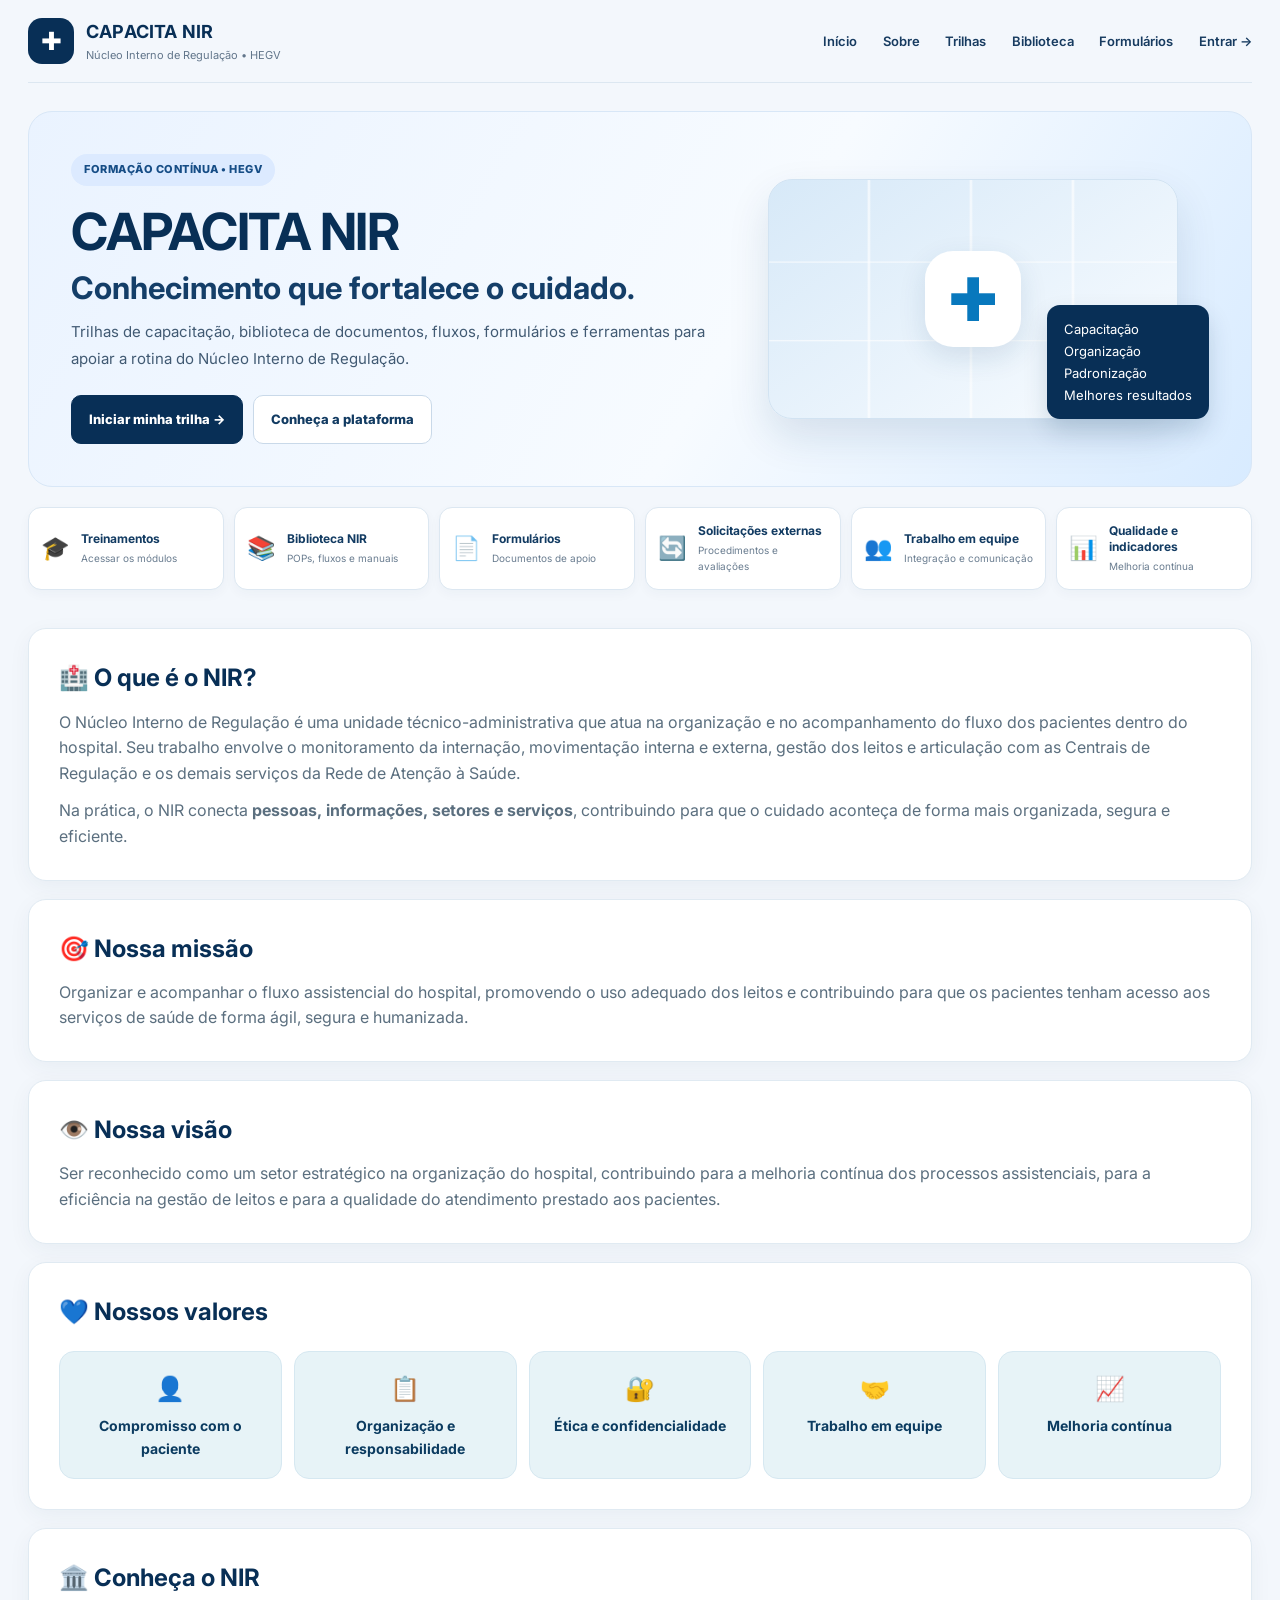
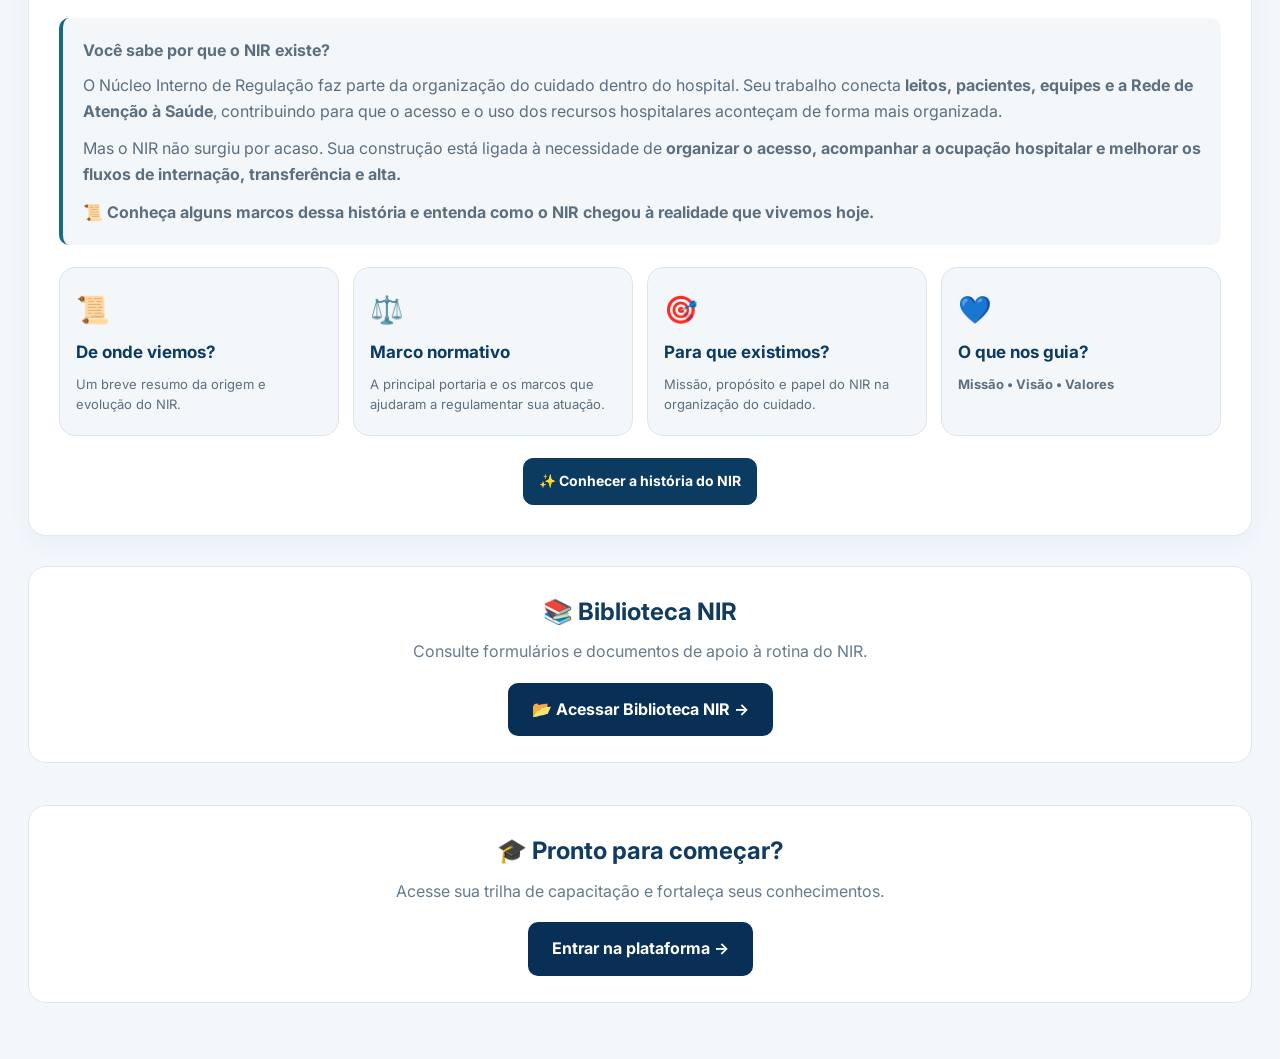
==== index.html @ c4ab5f62 "Conectar cartões do EDA à página própria do procedimento" ====
<!DOCTYPE html>
<html lang="pt-BR">
<head>
<meta charset="UTF-8">
<meta name="viewport" content="width=device-width, initial-scale=1.0">
<title>CAPACITA NIR | Plataforma de Capacitação</title>
<link rel="preconnect" href="https://fonts.googleapis.com">
<link rel="preconnect" href="https://fonts.gstatic.com" crossorigin>
<link href="https://fonts.googleapis.com/css2?family=Inter:wght@400;500;600;700;800&display=swap" rel="stylesheet">

<style>
:root{
  --navy:#17324d;
  --blue:#2f6f95;
  --blue-light:#e8f2f7;
  --light:#f4f8fb;
  --text:#243746;
  --muted:#657786;
  --white:#ffffff;
  --border:#dce7ee;
  --success:#3d8068;
  --shadow:0 10px 30px rgba(23,50,77,.08);
}
*{box-sizing:border-box}
html{scroll-behavior:smooth}
body{
  margin:0;font-family:Arial,Helvetica,sans-serif;color:var(--text);
  background:var(--light);line-height:1.6;
}
button,input,textarea{font:inherit}
button{cursor:pointer}

/* ===== APRESENTAÇÃO INICIAL ===== */
.intro-screen{
  min-height:100vh;
  background:linear-gradient(135deg,var(--navy),var(--blue));
  color:white;
}
.intro-inner{max-width:1150px;margin:auto;padding:55px 20px 70px}
.intro-hero{text-align:center;max-width:850px;margin:auto}
.intro-badge{
  display:inline-block;padding:8px 16px;border:1px solid rgba(255,255,255,.35);
  border-radius:30px;font-size:13px;font-weight:bold;margin-bottom:18px;
}
.intro-hero h1{font-size:clamp(38px,6vw,62px);margin:0 0 8px}
.intro-subtitle{font-size:20px;margin:0 0 18px;opacity:.9}
.motto{
  max-width:760px;margin:0 auto 28px;font-size:18px;font-style:italic;opacity:.97;
}
.intro-button{
  display:inline-flex;align-items:center;justify-content:center;
  border:0;border-radius:12px;padding:13px 22px;background:white;
  color:var(--navy);font-weight:bold;box-shadow:0 8px 25px rgba(0,0,0,.15);
}
.intro-section{
  background:white;color:var(--text);border-radius:22px;padding:30px;
  margin-top:42px;box-shadow:0 15px 45px rgba(0,0,0,.12);
}
.intro-section h2{color:var(--navy);margin:0 0 12px}
.intro-section p{margin:0;color:var(--muted)}
.info-grid{
  display:grid;grid-template-columns:repeat(2,minmax(0,1fr));gap:18px;margin-top:22px;
}
.info-card{
  background:var(--light);border:1px solid var(--border);border-radius:17px;padding:22px;
}
.info-card .icon{font-size:27px;margin-bottom:8px}
.info-card h3{color:var(--navy);margin:0 0 7px}
.info-card p{font-size:14px}
.values-grid{
  display:grid;grid-template-columns:repeat(5,minmax(0,1fr));gap:12px;margin-top:20px;
}
.value-card{
  text-align:center;background:var(--blue-light);border-radius:15px;padding:18px 10px;
  border:1px solid #d6e8f1;
}
.value-card strong{display:block;color:var(--navy);font-size:14px}
.value-card span{font-size:24px;display:block;margin-bottom:7px}
.history-box{
  margin-top:20px;padding:20px;border-left:4px solid var(--blue);
  background:var(--light);border-radius:10px;
}
.login-access{
  text-align:center;margin-top:42px;
}
.login-access h2{margin:0 0 8px}
.login-access p{margin:0 auto 18px;color:rgba(255,255,255,.9)}
.intro-login-button{
  display:inline-flex;padding:14px 24px;border:0;border-radius:12px;
  background:white;color:var(--navy);font-weight:bold;
}

/* ===== LOGIN ===== */
.login-screen{
  min-height:100vh;display:none;align-items:center;justify-content:center;
  padding:25px;background:linear-gradient(135deg,var(--navy),var(--blue));
}
.login-card{
  width:100%;max-width:480px;background:var(--white);border-radius:24px;
  padding:40px 32px;box-shadow:0 20px 60px rgba(0,0,0,.18);text-align:center;
}
.login-badge{
  display:inline-block;background:var(--blue-light);color:var(--navy);
  padding:8px 15px;border-radius:30px;font-size:13px;font-weight:bold;margin-bottom:20px;
}
.login-card h1{color:var(--navy);margin:0 0 8px;font-size:32px}
.login-card h2{color:var(--blue);font-size:18px;margin:0 0 15px;font-weight:normal}
.login-card p{color:var(--muted);margin:0 0 28px}
.login-form{text-align:left}
.login-form label{display:block;font-size:14px;font-weight:bold;color:var(--navy);margin:15px 0 7px}
.login-form input{width:100%;padding:14px;border:1px solid var(--border);border-radius:12px;outline:none}
.login-form input:focus{border-color:var(--blue)}
.login-button{
  width:100%;margin-top:22px;padding:14px;border:0;border-radius:12px;
  background:var(--navy);color:white;font-weight:bold;
}
.back-intro{
  margin-top:16px;border:0;background:transparent;color:var(--blue);font-size:13px;font-weight:bold;
}
.login-author{margin-top:28px;padding-top:20px;border-top:1px solid var(--border);font-size:12px;color:var(--muted)}

/* ===== APLICAÇÃO ===== */
.app{display:none;min-height:100vh}
.topbar{background:white;border-bottom:1px solid var(--border);position:sticky;top:0;z-index:20}
.topbar-inner{max-width:1150px;margin:auto;padding:15px 20px;display:flex;align-items:center;justify-content:space-between;gap:20px}
.brand{display:flex;align-items:center;gap:12px}
.brand-icon{width:42px;height:42px;border-radius:12px;background:var(--navy);color:white;display:flex;align-items:center;justify-content:center;font-size:20px}
.brand strong{color:var(--navy);display:block}
.brand small{color:var(--muted)}
.logout-button{border:1px solid var(--border);background:white;color:var(--navy);padding:9px 13px;border-radius:10px;font-size:13px}

.hero{background:linear-gradient(135deg,var(--navy),var(--blue));color:white}
.hero-inner{max-width:1150px;margin:auto;padding:55px 20px 48px}
.hero-grid{display:grid;grid-template-columns:1.5fr .8fr;gap:40px;align-items:center}
.tag{display:inline-block;padding:7px 13px;border:1px solid rgba(255,255,255,.35);border-radius:30px;font-size:13px;margin-bottom:15px}
.hero h1{font-size:clamp(32px,5vw,50px);margin:0 0 12px}
.hero p{max-width:700px;font-size:17px;margin:0;opacity:.95}
.author-box{text-align:center}
.signature{display:block;width:100%;max-width:330px;height:auto;margin:0 auto 14px;border-radius:8px;background:white}
.author-text{font-size:13px;line-height:1.5;padding:10px 15px;border:1px solid rgba(255,255,255,.25);border-radius:10px;background:rgba(255,255,255,.08)}

.container{max-width:1150px;margin:auto;padding:40px 20px 70px}
.welcome{margin-bottom:35px}
.welcome h2{margin:0 0 5px;color:var(--navy)}
.welcome p{margin:0;color:var(--muted)}
.section-title{color:var(--navy);margin:0 0 18px}

.progress-card{background:white;border:1px solid var(--border);border-radius:18px;padding:24px;box-shadow:var(--shadow);margin-bottom:35px}
.progress-header{display:flex;justify-content:space-between;align-items:center;gap:20px;margin-bottom:12px}
.progress-header strong{color:var(--navy)}
.progress-percent{font-weight:bold;color:var(--blue)}
.progress-bar{height:12px;background:#e9eff3;border-radius:20px;overflow:hidden}
.progress-fill{height:100%;width:0%;background:var(--blue);border-radius:20px;transition:width .4s ease}
.progress-info{color:var(--muted);font-size:13px;margin-top:9px}

.course-grid{display:grid;grid-template-columns:repeat(2,minmax(0,1fr));gap:22px}
.course-card{background:white;border:1px solid var(--border);border-radius:20px;padding:25px;box-shadow:var(--shadow);position:relative;overflow:hidden}
.course-number{display:inline-flex;width:42px;height:42px;align-items:center;justify-content:center;border-radius:50%;background:var(--blue-light);color:var(--navy);font-weight:bold;margin-bottom:15px}
.course-status{position:absolute;top:20px;right:20px;font-size:12px;padding:6px 10px;border-radius:20px;background:#f1f4f6;color:var(--muted)}
.course-status.done{background:#e7f3ed;color:var(--success)}
.course-card h3{color:var(--navy);font-size:21px;margin:0 0 8px}
.course-description{color:var(--muted);font-size:14px;min-height:68px}
.course-meta{display:flex;gap:15px;flex-wrap:wrap;color:var(--muted);font-size:13px;margin:18px 0}
.course-actions{display:flex;flex-wrap:wrap;gap:10px}
.btn{display:inline-flex;align-items:center;justify-content:center;padding:11px 15px;border-radius:10px;text-decoration:none;font-weight:bold;font-size:14px;border:1px solid var(--border);color:var(--navy);background:white}
.btn-primary{background:var(--navy);color:white;border-color:var(--navy)}
.btn-success{background:var(--success);color:white;border-color:var(--success)}

.lesson{display:none}
.back-button{border:0;background:transparent;color:var(--blue);font-weight:bold;padding:0;margin-bottom:20px}
.lesson-card{background:white;border:1px solid var(--border);border-radius:20px;padding:30px;box-shadow:var(--shadow)}
.lesson-label{color:var(--blue);font-weight:bold;font-size:13px;text-transform:uppercase;letter-spacing:.5px}
.lesson-card h2{color:var(--navy);font-size:32px;margin:6px 0 12px}
.lesson-intro{color:var(--muted);max-width:800px}
.video-placeholder{margin:28px 0;background:#102c43;border-radius:18px;overflow:hidden;width:100%}
.video-placeholder iframe{display:block;width:100%;min-height:420px;border:0}
/* ===== APRESENTAÇÃO DENTRO DA PLATAFORMA ===== */
.presentation-box{
  margin:28px 0 20px;
  background:#102c43;
  border-radius:18px;
  overflow:hidden;
  box-shadow:0 10px 30px rgba(23,50,77,.12);
}
.presentation-header{
  display:flex;
  justify-content:space-between;
  align-items:center;
  gap:15px;
  padding:14px 18px;
  color:white;
  background:rgba(0,0,0,.12);
}
.presentation-header strong{font-size:14px}
.presentation-frame{
  display:block;
  width:100%;
  height:620px;
  border:0;
  background:white;
}
.presentation-note{
  padding:10px 16px;
  color:rgba(255,255,255,.82);
  font-size:12px;
  background:#102c43;
}
@media(max-width:600px){
  .presentation-frame{height:420px}
  .presentation-header{align-items:flex-start;flex-direction:column}
}

.material-box{border:1px solid var(--border);background:var(--light);border-radius:15px;padding:20px;margin-top:20px}
.material-box h3{margin-top:0;color:var(--navy)}

.vaga-zero-support{
  display:none;
  margin-top:20px;
  border:1px solid var(--border);
  background:var(--light);
  border-radius:15px;
  padding:20px;
}
.vaga-zero-support h3{
  margin:0 0 8px;
  color:var(--navy);
}
.vaga-zero-support p{
  color:var(--muted);
  margin:0 0 15px;
}
.vaga-zero-image{
  display:block;
  width:100%;
  max-width:900px;
  height:auto;
  margin:18px auto 0;
  border-radius:12px;
  border:1px solid var(--border);
  box-shadow:var(--shadow);
}
.complete-area{margin-top:28px;padding-top:25px;border-top:1px solid var(--border)}
.complete-button{padding:13px 20px;border:0;border-radius:11px;background:var(--success);color:white;font-weight:bold}
.complete-message{display:none;margin-top:12px;color:var(--success);font-weight:bold}

.questions{margin-top:40px}
.question-card{background:white;border:1px solid var(--border);border-radius:18px;padding:25px;box-shadow:var(--shadow)}
.question-card h3{margin-top:0;color:var(--navy)}
.question-card p{color:var(--muted)}
.question-card textarea{width:100%;min-height:120px;resize:vertical;border:1px solid var(--border);border-radius:12px;padding:14px;outline:none}
.question-card textarea:focus{border-color:var(--blue)}
.question-button{margin-top:12px;padding:11px 17px;border:0;border-radius:10px;background:var(--navy);color:white;font-weight:bold}
.question-feedback{display:none;margin-top:10px;color:var(--success);font-size:14px}

.library{margin-top:40px}
.library-grid{display:grid;grid-template-columns:repeat(3,1fr);gap:16px}
.library-item{background:white;border:1px solid var(--border);border-radius:15px;padding:20px}
.library-item strong{color:var(--navy)}
.library-item p{font-size:13px;color:var(--muted)}

footer{text-align:center;color:var(--muted);font-size:13px;padding:30px 20px 40px;border-top:1px solid var(--border);background:white}

.history-cards{
  display:grid;
  grid-template-columns:repeat(4,minmax(0,1fr));
  gap:14px;
  margin-top:22px;
}
.history-card{
  background:var(--light);
  border:1px solid var(--border);
  border-radius:16px;
  padding:20px 16px;
  transition:.2s;
}
.history-card:hover{transform:translateY(-2px);box-shadow:var(--shadow)}
.history-icon{font-size:27px;margin-bottom:8px}
.history-card h3{color:var(--navy);font-size:17px;margin:0 0 7px}
.history-card p{font-size:13px}

.history-page{
  display:none;
  min-height:100vh;
  background:var(--light);
}
.history-page-header{
  background:linear-gradient(135deg,var(--navy),var(--blue));
  color:white;
}
.history-page-inner{max-width:950px;margin:auto;padding:42px 20px}
.history-page-header h1{margin:0 0 8px;font-size:clamp(30px,5vw,46px)}
.history-page-header p{margin:0;opacity:.92}
.history-content{
  max-width:950px;
  margin:auto;
  padding:35px 20px 65px;
}
.history-content-card{
  background:white;border:1px solid var(--border);border-radius:20px;
  padding:28px;margin-bottom:18px;box-shadow:var(--shadow);
}
.history-content-card h2{color:var(--navy);margin:0 0 10px}
.history-content-card p{color:var(--muted);margin:0}
.timeline{
  position:relative;
  margin-top:22px;
  padding-left:28px;
  border-left:3px solid var(--blue-light);
}
.timeline-item{position:relative;margin-bottom:25px}
.timeline-item:last-child{margin-bottom:0}
.timeline-item:before{
  content:"";
  position:absolute;
  left:-38px;
  top:5px;
  width:14px;height:14px;border-radius:50%;
  background:var(--blue);
  border:4px solid white;
  box-shadow:0 0 0 2px var(--blue-light);
}
.timeline-item strong{color:var(--navy);display:block;margin-bottom:4px}
.timeline-item p{font-size:14px;color:var(--muted);margin:0}

@media(max-width:850px){
  .info-grid,.course-grid{grid-template-columns:1fr}
  .values-grid{grid-template-columns:repeat(2,1fr)}
  .hero-grid{grid-template-columns:1fr;text-align:center}
  .hero p{margin:auto}
  .library-grid{grid-template-columns:1fr}
}
@media(max-width:600px){
  .intro-inner{padding:40px 15px 50px}
  .intro-section{padding:22px}
  .values-grid{grid-template-columns:1fr 1fr}
  .login-card{padding:30px 22px}
  .topbar-inner{padding:12px 15px}
  .brand small{display:none}
  .hero-inner{padding:40px 18px}
  .container{padding:30px 15px 50px}
  .lesson-card{padding:22px}
  .lesson-card h2{font-size:26px}
  .video-placeholder iframe{min-height:220px}
  .course-actions .btn{width:100%}
}

/* ===== REFATORAÇÃO VISUAL — PORTAL HÍBRIDO ===== */
:root{
  --navy:#0b3b60;
  --blue:#176b87;
  --blue-light:#e7f3f7;
  --light:#f4f7fa;
  --text:#172b3a;
  --muted:#5b6f7f;
  --border:#dce5ec;
  --success:#237a5a;
  --shadow:0 8px 26px rgba(11,59,96,.07);
}
body{font-family:"Inter",Arial,Helvetica,sans-serif;background:#f4f7fa}
button,input,textarea{font-family:inherit}
button,a,input,textarea{outline-offset:3px}
:focus-visible{outline:3px solid #20a4bf!important;outline-offset:3px}
.portal-sidebar{
  position:fixed;inset:0 auto 0 0;width:258px;padding:24px 16px;
  background:#0b3b60;color:#fff;z-index:1000;overflow-y:auto;
  box-shadow:6px 0 24px rgba(11,59,96,.12)
}
.portal-brand{display:flex;align-items:center;gap:12px;padding:4px 8px 22px;border-bottom:1px solid rgba(255,255,255,.17);margin-bottom:22px}
.portal-brand-mark{width:44px;height:44px;display:grid;place-items:center;border-radius:13px;background:#fff;color:#0b3b60;font-weight:800;letter-spacing:-1px}
.portal-brand strong{display:block;font-size:16px;letter-spacing:.04em}
.portal-brand small{display:block;color:#d3e4ef;font-size:11px;margin-top:3px}
.portal-nav-label{padding:0 10px;margin:20px 0 8px;color:#b9d2e2;font-size:10px;font-weight:700;letter-spacing:.12em;text-transform:uppercase}
.portal-nav{display:grid;gap:5px}
.portal-nav a{display:flex;align-items:center;gap:11px;padding:12px 13px;border-radius:11px;color:#f5f9fc;text-decoration:none;font-size:13px;font-weight:500;transition:background .18s ease,transform .18s ease}
.portal-nav a:hover,.portal-nav a:focus-visible{background:rgba(255,255,255,.13);transform:translateX(2px)}
.portal-nav-icon{width:22px;text-align:center;font-size:17px}
.portal-sidebar-note{margin:28px 5px 0;padding:14px;border:1px solid rgba(255,255,255,.18);border-radius:12px;color:#d7e6ef;font-size:11px;line-height:1.6}
.portal-main{min-height:100vh;margin-left:258px}
.portal-menu-toggle{display:none;position:fixed;top:12px;left:12px;width:44px;height:44px;border:0;border-radius:12px;background:#0b3b60;color:#fff;font-size:22px;z-index:1200;box-shadow:0 5px 18px rgba(11,59,96,.2)}
.portal-menu-overlay{display:none;position:fixed;inset:0;background:rgba(10,28,42,.5);z-index:950}
.portal-menu-overlay.show{display:block}
.topbar{background:rgba(255,255,255,.96);backdrop-filter:blur(12px)}
.topbar-inner{max-width:1240px}
.brand-icon{background:#e7f3f7;color:#0b3b60}
.logout-button{font-weight:600;transition:background .18s ease,border-color .18s ease}
.logout-button:hover{background:#f4f7fa;border-color:#b7c9d5}
.hero{background:linear-gradient(125deg,#0b3b60 0%,#176b87 100%)}
.hero-inner{max-width:1240px}
.hero-grid{gap:34px}
.container{max-width:1240px}
.welcome{padding:22px 24px;background:#fff;border:1px solid var(--border);border-radius:18px;margin-bottom:22px}
.welcome h2{font-size:clamp(22px,2.5vw,29px)}
.progress-card{margin-bottom:30px}
.progress-fill{background:linear-gradient(90deg,#176b87,#20a4bf)}
.course-grid{grid-template-columns:repeat(2,minmax(0,1fr));gap:18px}
.course-card,.progress-card,.question-card,.library-item,.lesson-card{box-shadow:0 4px 18px rgba(11,59,96,.045);transition:transform .18s ease,border-color .18s ease,box-shadow .18s ease}
.course-card{border-radius:17px;padding:24px}
.course-card:hover,.library-item:hover{transform:translateY(-2px);border-color:#b7d2df;box-shadow:0 10px 26px rgba(11,59,96,.08)}
.course-number{background:#e7f3f7;color:#0b3b60}
.course-status{max-width:130px}
.btn,.question-button,.complete-button,.intro-button,.intro-login-button,.login-button{min-height:44px;transition:transform .18s ease,background .18s ease,box-shadow .18s ease}
.btn:hover,.question-button:hover,.complete-button:hover,.intro-button:hover,.intro-login-button:hover,.login-button:hover{transform:translateY(-1px)}
.btn-primary{background:#0b3b60;border-color:#0b3b60}
.btn-primary:hover{background:#12577c;border-color:#12577c}
.portal-tools{margin:0 0 28px;padding:22px;background:#fff;border:1px solid var(--border);border-radius:18px;box-shadow:0 4px 18px rgba(11,59,96,.04)}
.portal-tools-heading{margin:0 0 13px;color:#0b3b60;font-size:16px}
.portal-search-wrap{position:relative;margin-bottom:20px}
.portal-search-icon{position:absolute;left:15px;top:50%;transform:translateY(-50%);font-size:18px;color:#6b7e8c;pointer-events:none}
.portal-search{display:block;width:100%;min-height:48px;padding:12px 15px 12px 44px;border:1px solid #cbd8e1;border-radius:12px;background:#fff;color:#172b3a}
.portal-search:focus{border-color:#176b87;box-shadow:0 0 0 3px rgba(23,107,135,.12)}
.portal-search-help{margin:7px 0 0;color:#6b7e8c;font-size:12px}
.portal-quick-grid{display:grid;grid-template-columns:repeat(4,minmax(0,1fr));gap:12px}
.portal-quick-card{display:flex;min-height:116px;flex-direction:column;align-items:flex-start;justify-content:center;gap:8px;padding:17px;border:1px solid var(--border);border-radius:14px;background:#fbfdfe;color:#172b3a;text-decoration:none;transition:transform .18s ease,border-color .18s ease,box-shadow .18s ease}
.portal-quick-card:hover{transform:translateY(-2px);border-color:#8db9ca;box-shadow:0 8px 20px rgba(11,59,96,.07)}
.portal-quick-icon{font-size:24px}
.portal-quick-card strong{font-size:13px;color:#0b3b60}
.portal-quick-card small{font-size:11px;line-height:1.4;color:#5b6f7f}
.portal-search-results{font-size:12px;color:#5b6f7f;margin-top:12px}
.portal-empty-state{display:none;padding:18px;border:1px dashed #b7c9d5;border-radius:12px;color:#5b6f7f;background:#fbfdfe}
.library-item{transition:transform .18s ease,border-color .18s ease,box-shadow .18s ease}
.library-item[hidden],.course-card[hidden]{display:none!important}
footer{line-height:1.8}
@media(max-width:1050px){
  .portal-quick-grid{grid-template-columns:repeat(2,minmax(0,1fr))}
  .portal-sidebar{width:238px}
  .portal-main{margin-left:238px}
  .course-grid{grid-template-columns:1fr}
}
@media(max-width:760px){
  .portal-sidebar{width:min(300px,86vw);transform:translateX(-105%);transition:transform .24s ease;box-shadow:none}
  .portal-sidebar.open{transform:translateX(0);box-shadow:8px 0 30px rgba(0,0,0,.16)}
  .portal-main{margin-left:0}
  .portal-menu-toggle{display:block}
  .topbar-inner{padding-left:70px}
  .portal-tools{padding:16px}
  .portal-quick-grid{grid-template-columns:repeat(2,minmax(0,1fr))}
  .hero-inner{padding-top:42px}
  .course-grid{grid-template-columns:1fr}
}
@media(max-width:420px){
  .portal-quick-grid{grid-template-columns:1fr 1fr;gap:8px}
  .portal-quick-card{padding:13px;min-height:108px}
  .portal-quick-card strong{font-size:12px}
  .portal-quick-card small{font-size:10px}
  .course-status{position:static;display:inline-block;margin:0 0 12px}
  .course-card{padding:19px}
}
@media(prefers-reduced-motion:reduce){
  *,*::before,*::after{scroll-behavior:auto!important;transition:none!important;animation:none!important}
}


/* ===== REDESIGN HÍBRIDO CAPACITA NIR — versão de revisão ===== */
.intro-screen{background:#f3f7fc;color:#102d4f;min-height:100vh}
.intro-inner{max-width:1440px;padding:0 28px 56px}
.landing-nav{display:flex;align-items:center;justify-content:space-between;gap:22px;padding:18px 0;border-bottom:1px solid #dce7f1}
.landing-brand{display:flex;align-items:center;gap:12px;color:#082f56;text-decoration:none;min-width:225px}
.landing-brand-mark{width:46px;height:46px;display:grid;place-items:center;border-radius:14px;background:#082f56;color:white;font-size:25px}
.landing-brand strong{display:block;font-size:18px;letter-spacing:.2px}
.landing-brand small{display:block;color:#62768b;font-size:11px}
.landing-nav-links{display:flex;align-items:center;justify-content:flex-end;gap:clamp(10px,2vw,28px);flex-wrap:wrap}
.landing-nav-links a{font-size:13px;font-weight:600;color:#173b60;text-decoration:none}
.landing-nav-links a:hover{color:#0878bd}
.landing-nav-cta{background:#082f56!important;color:white!important;border-radius:10px;padding:11px 17px}
.landing-hero{display:grid;grid-template-columns:1.15fr .85fr;gap:28px;align-items:center;margin:28px 0 20px;padding:42px;border-radius:24px;background:linear-gradient(120deg,#eaf3ff 0%,#f7fbff 58%,#d8ebff 100%);border:1px solid #d8e7f7;overflow:hidden;position:relative}
.landing-hero-copy{position:relative;z-index:1}
.landing-eyebrow{display:inline-flex;align-items:center;gap:7px;border-radius:30px;background:#dceaff;color:#164d86;padding:7px 13px;font-size:11px;font-weight:800;letter-spacing:.5px}
.landing-hero h1{font-size:clamp(36px,4vw,54px);line-height:1.08;letter-spacing:-1.5px;color:#082f56;margin:18px 0 10px}
.landing-hero h2{font-size:clamp(22px,2.5vw,31px);line-height:1.2;color:#143e68;margin:0 0 13px}
.landing-hero p{max-width:650px;color:#415a73;font-size:15px;line-height:1.75;margin:0 0 23px}
.landing-actions{display:flex;gap:10px;flex-wrap:wrap}
.landing-primary,.landing-secondary{display:inline-flex;align-items:center;justify-content:center;gap:8px;border-radius:10px;padding:13px 17px;font-size:13px;font-weight:800;text-decoration:none;border:1px solid #c9d9e9;cursor:pointer}
.landing-primary{background:#082f56;color:#fff;border-color:#082f56}
.landing-secondary{background:#fff;color:#123b62}
.landing-visual{min-height:250px;position:relative;display:flex;align-items:center;justify-content:center}
.visual-hospital{width:min(100%,410px);height:240px;border-radius:24px;background:linear-gradient(145deg,#d7e9f8,#f9fcff);border:1px solid #d2e3f2;box-shadow:0 18px 42px rgba(18,61,99,.12);position:relative;overflow:hidden;display:grid;place-items:center}
.visual-hospital:before{content:"";position:absolute;inset:0;background:linear-gradient(90deg,transparent 24%,rgba(255,255,255,.8) 24.5%,transparent 25%,transparent 49%,rgba(255,255,255,.75) 49.5%,transparent 50%,transparent 74%,rgba(255,255,255,.8) 74.5%,transparent 75%),linear-gradient(0deg,transparent 32%,rgba(255,255,255,.7) 32.5%,transparent 33%,transparent 65%,rgba(255,255,255,.7) 65.5%,transparent 66%)}
.visual-cross{position:relative;z-index:1;width:96px;height:96px;border-radius:28px;background:#fff;box-shadow:0 10px 28px rgba(16,64,104,.12);display:grid;place-items:center;color:#0878bd;font-size:60px;font-weight:300}
.visual-caption{position:absolute;right:0;bottom:5px;background:#082f56;color:white;padding:13px 17px;border-radius:13px;font-size:13px;line-height:1.7;box-shadow:0 12px 24px rgba(8,47,86,.16)}
.landing-shortcuts{display:grid;grid-template-columns:repeat(6,minmax(0,1fr));gap:10px;margin:18px 0 38px}
.landing-shortcut{display:flex;align-items:center;gap:11px;text-decoration:none;color:#123b62;background:white;border:1px solid #dce7f1;border-radius:13px;padding:15px 12px;min-height:74px;box-shadow:0 4px 12px rgba(17,53,83,.035);transition:transform .16s ease,box-shadow .16s ease}
.landing-shortcut:hover{transform:translateY(-2px);box-shadow:0 9px 22px rgba(17,53,83,.09)}
.landing-shortcut span{font-size:23px}
.landing-shortcut strong{font-size:12px;line-height:1.35;display:block}
.landing-shortcut small{display:block;color:#6a7d90;font-size:10px;margin-top:3px}
.intro-screen .intro-section{margin-top:18px;border-radius:18px;box-shadow:0 6px 22px rgba(16,55,88,.05);border:1px solid #e0eaf2}
.intro-screen .intro-section h2{color:#082f56}
.intro-screen .login-access{background:#fff;border:1px solid #dce7f1;border-radius:18px;padding:26px;color:#123b62}
.intro-screen .login-access p{color:#657b90}
.intro-screen .intro-login-button{background:#082f56;color:white;border-radius:10px}
.intro-screen .intro-inner>.intro-hero{display:none}
@media(max-width:1050px){.landing-shortcuts{grid-template-columns:repeat(3,minmax(0,1fr))}.landing-hero{padding:30px;grid-template-columns:1.1fr .9fr}.landing-nav{align-items:flex-start}.landing-nav-links{gap:12px}}
@media(max-width:720px){.intro-inner{padding:0 15px 35px}.landing-nav{display:block;padding:14px 0}.landing-nav-links{justify-content:flex-start;margin-top:15px;gap:10px}.landing-nav-links a{font-size:12px}.landing-hero{grid-template-columns:1fr;padding:24px 20px;gap:8px}.landing-hero h1{font-size:37px}.landing-visual{min-height:190px}.visual-hospital{height:180px}.visual-caption{right:0;bottom:-2px}.landing-shortcuts{grid-template-columns:repeat(2,minmax(0,1fr));gap:8px}.landing-shortcut{padding:12px 10px}.values-grid{grid-template-columns:repeat(2,minmax(0,1fr))}.info-grid{grid-template-columns:1fr}}


.procedure-grid{display:grid;grid-template-columns:repeat(2,minmax(0,1fr));gap:14px;margin-top:22px}
.procedure-card{display:flex;flex-direction:column;gap:10px;padding:20px;background:#fff;border:1px solid #dce7f1;border-radius:16px;box-shadow:0 5px 18px rgba(8,47,86,.045)}
.procedure-card-head{display:flex;align-items:center;gap:11px}
.procedure-icon{width:43px;height:43px;flex:0 0 43px;display:grid;place-items:center;border-radius:13px;background:#eaf3ff;font-size:22px}
.procedure-card h3{font-size:16px;color:#082f56;margin:0}
.procedure-card p{font-size:13px;color:#60758a;margin:0;line-height:1.55}
.procedure-card .btn{margin-top:auto;align-self:flex-start}
.procedure-note{margin-top:18px;padding:14px 16px;border-radius:12px;background:#fff8df;border:1px solid #f1dfa0;color:#765916;font-size:12px}
@media(max-width:650px){.procedure-grid{grid-template-columns:1fr}}


/* ===== Cartões de procedimentos com prévia visual ===== */
.procedure-library-section{margin:30px 0 36px}
.procedure-library-intro{color:#60758a;max-width:760px;font-size:14px;line-height:1.65;margin:-8px 0 18px}
.procedure-library-grid{display:grid;grid-template-columns:repeat(4,minmax(0,1fr));gap:15px}
.procedure-library-card{min-width:0;overflow:hidden;display:flex;flex-direction:column;background:#fff;border:1px solid #d9e6f3;border-radius:17px;box-shadow:0 5px 18px rgba(8,47,86,.055);transition:transform .18s ease,box-shadow .18s ease}
.procedure-library-card:hover{transform:translateY(-3px);box-shadow:0 12px 28px rgba(8,47,86,.11)}
.procedure-card-visual{height:148px;position:relative;overflow:hidden;display:flex;align-items:center;justify-content:space-between;padding:16px 15px;background:linear-gradient(135deg,var(--proc-pale),#fff 68%);border-bottom:1px solid #e1ebf5}
.procedure-card-visual:before,.procedure-card-visual:after{content:"";position:absolute;border-radius:50%;border:1px solid var(--proc-accent);opacity:.16}
.procedure-card-visual:before{width:150px;height:150px;right:-36px;top:-68px}
.procedure-card-visual:after{width:105px;height:105px;right:-14px;top:-45px}
.procedure-card-icon{z-index:1;display:grid;place-items:center;width:76px;height:76px;border-radius:22px;background:rgba(255,255,255,.9);border:1px solid rgba(255,255,255,.9);box-shadow:0 8px 22px rgba(13,50,82,.1);font-size:42px}
.procedure-visual-copy{z-index:1;max-width:65%;align-self:flex-start}
.procedure-visual-kicker{display:inline-block;font-size:9px;font-weight:800;letter-spacing:.8px;text-transform:uppercase;color:var(--proc-accent);background:rgba(255,255,255,.8);padding:5px 7px;border-radius:20px}
.procedure-visual-copy strong{display:block;color:#10385f;font-size:17px;line-height:1.2;margin-top:10px}
.procedure-mini-flow{position:absolute;left:15px;right:15px;bottom:12px;display:flex;gap:5px;align-items:center;z-index:1}
.procedure-mini-flow span{flex:1;text-align:center;min-width:0;overflow:hidden;text-overflow:ellipsis;white-space:nowrap;font-size:8px;font-weight:700;color:#214b70;background:rgba(255,255,255,.88);border:1px solid rgba(139,171,201,.4);border-radius:6px;padding:5px 3px}
.procedure-mini-flow b{color:var(--proc-accent);font-size:11px}
.procedure-card-body{padding:15px;display:flex;flex:1;flex-direction:column;gap:9px}
.procedure-card-body h3{margin:0;color:#0b3157;font-size:16px;line-height:1.3}
.procedure-card-body p{margin:0;color:#60758a;font-size:12px;line-height:1.55;min-height:55px}
.procedure-card-tag{align-self:flex-start;display:inline-flex;border-radius:20px;padding:5px 9px;background:var(--proc-pale);color:var(--proc-accent);font-size:10px;font-weight:800}
.procedure-card-open{display:flex;align-items:center;justify-content:center;gap:7px;margin-top:auto;text-decoration:none;text-align:center;background:#0a416f;color:#fff;border:1px solid #0a416f;border-radius:9px;padding:10px 12px;font-size:12px;font-weight:800;transition:background .15s ease}
.procedure-card-open:hover{background:#07539a}
.procedure-library-note{margin-top:15px;border:1px solid #f0dda1;background:#fff9e7;color:#765d1d;border-radius:12px;padding:12px 14px;font-size:11px;line-height:1.6}
@media(max-width:1100px){.procedure-library-grid{grid-template-columns:repeat(2,minmax(0,1fr))}}
@media(max-width:560px){.procedure-library-grid{grid-template-columns:1fr}.procedure-card-visual{height:132px}.procedure-card-body p{min-height:0}}

</style>
</head>
<!-- Google tag (gtag.js) -->
<script async src="https://www.googletagmanager.com/gtag/js?id=G-WQT80YZHZR"></script>
<script>
  window.dataLayer = window.dataLayer || [];
  function gtag(){dataLayer.push(arguments);}
  gtag('js', new Date());

  gtag('config', 'G-WQT80YZHZR');
</script>
<body>

<!-- =========================
     APRESENTAÇÃO INICIAL
========================= -->
<section class="intro-screen" id="introScreen">

  <div class="intro-inner">

    <nav class="landing-nav" aria-label="Navegação principal">
      <a class="landing-brand" href="#" onclick="window.scrollTo({top:0,behavior:'smooth'});return false">
        <span class="landing-brand-mark">✚</span>
        <span><strong>CAPACITA NIR</strong><small>Núcleo Interno de Regulação • HEGV</small></span>
      </a>
      <div class="landing-nav-links">
        <a href="#" onclick="window.scrollTo({top:0,behavior:'smooth'});return false">Início</a>
        <a href="#aboutNir">Sobre</a>
        <a href="#" onclick="showLogin();return false">Trilhas</a>
        <a href="#" onclick="openLibrary();return false">Biblioteca</a>
        <a href="#" onclick="openLibrary();return false">Formulários</a>
        <a href="#" onclick="showLogin();return false">Entrar →</a>
      </div>
    </nav>

    <section class="landing-hero">
      <div class="landing-hero-copy">
        <span class="landing-eyebrow">FORMAÇÃO CONTÍNUA • HEGV</span>
        <h1>CAPACITA NIR</h1>
        <h2>Conhecimento que fortalece o cuidado.</h2>
        <p>Trilhas de capacitação, biblioteca de documentos, fluxos, formulários e ferramentas para apoiar a rotina do Núcleo Interno de Regulação.</p>
        <div class="landing-actions">
          <button class="landing-primary" onclick="showLogin()">Iniciar minha trilha →</button>
          <button class="landing-secondary" onclick="document.getElementById('aboutNir').scrollIntoView({behavior:'smooth'})">Conheça a plataforma</button>
        </div>
      </div>
      <div class="landing-visual" aria-label="Ilustração abstrata de ambiente hospitalar">
        <div class="visual-hospital"><div class="visual-cross">✚</div></div>
        <div class="visual-caption">Capacitação<br>Organização<br>Padronização<br>Melhores resultados</div>
      </div>
    </section>

    <div class="landing-shortcuts" aria-label="Acessos rápidos">
      <a class="landing-shortcut" href="#" onclick="showLogin();return false"><span>🎓</span><div><strong>Treinamentos</strong><small>Acessar os módulos</small></div></a>
      <a class="landing-shortcut" href="#" onclick="openLibrary();return false"><span>📚</span><div><strong>Biblioteca NIR</strong><small>POPs, fluxos e manuais</small></div></a>
      <a class="landing-shortcut" href="#" onclick="openLibrary();return false"><span>📄</span><div><strong>Formulários</strong><small>Documentos de apoio</small></div></a>
      <a class="landing-shortcut" href="#aboutNir"><span>🔄</span><div><strong>Solicitações externas</strong><small>Procedimentos e avaliações</small></div></a>
      <a class="landing-shortcut" href="#aboutNir"><span>👥</span><div><strong>Trabalho em equipe</strong><small>Integração e comunicação</small></div></a>
      <a class="landing-shortcut" href="#aboutNir"><span>📊</span><div><strong>Qualidade e indicadores</strong><small>Melhoria contínua</small></div></a>
    </div>

    <section class="intro-section" id="aboutNir">
      <h2>🏥 O que é o NIR?</h2>
      <p>
        O Núcleo Interno de Regulação é uma unidade técnico-administrativa
        que atua na organização e no acompanhamento do fluxo dos pacientes
        dentro do hospital. Seu trabalho envolve o monitoramento da
        internação, movimentação interna e externa, gestão dos leitos e
        articulação com as Centrais de Regulação e os demais serviços da
        Rede de Atenção à Saúde.
      </p>
      <p style="margin-top:12px">
        Na prática, o NIR conecta <strong>pessoas, informações, setores e serviços</strong>,
        contribuindo para que o cuidado aconteça de forma mais organizada,
        segura e eficiente.
      </p>
    </section>

    <section class="intro-section">
      <h2>🎯 Nossa missão</h2>
      <p>
        Organizar e acompanhar o fluxo assistencial do hospital, promovendo
        o uso adequado dos leitos e contribuindo para que os pacientes tenham
        acesso aos serviços de saúde de forma ágil, segura e humanizada.
      </p>
    </section>

    <section class="intro-section">
      <h2>👁️ Nossa visão</h2>
      <p>
        Ser reconhecido como um setor estratégico na organização do hospital,
        contribuindo para a melhoria contínua dos processos assistenciais,
        para a eficiência na gestão de leitos e para a qualidade do atendimento
        prestado aos pacientes.
      </p>
    </section>

    <section class="intro-section">
      <h2>💙 Nossos valores</h2>

      <div class="values-grid">
        <div class="value-card"><span>👤</span><strong>Compromisso com o paciente</strong></div>
        <div class="value-card"><span>📋</span><strong>Organização e responsabilidade</strong></div>
        <div class="value-card"><span>🔐</span><strong>Ética e confidencialidade</strong></div>
        <div class="value-card"><span>🤝</span><strong>Trabalho em equipe</strong></div>
        <div class="value-card"><span>📈</span><strong>Melhoria contínua</strong></div>
      </div>
    </section>

    <section class="intro-section">
      <h2>🏛️ Conheça o NIR</h2>

      <div class="history-box">
        <p><strong>Você sabe por que o NIR existe?</strong></p>

        <p style="margin-top:10px">
          O Núcleo Interno de Regulação faz parte da organização do cuidado
          dentro do hospital. Seu trabalho conecta <strong>leitos, pacientes,
          equipes e a Rede de Atenção à Saúde</strong>, contribuindo para que
          o acesso e o uso dos recursos hospitalares aconteçam de forma mais organizada.
        </p>

        <p style="margin-top:12px">
          Mas o NIR não surgiu por acaso. Sua construção está ligada à necessidade
          de <strong>organizar o acesso, acompanhar a ocupação hospitalar e melhorar
          os fluxos de internação, transferência e alta.</strong>
        </p>

        <p style="margin-top:12px">
          📜 <strong>Conheça alguns marcos dessa história e entenda como o NIR
          chegou à realidade que vivemos hoje.</strong>
        </p>
      </div>

      <div class="history-cards">
        <div class="history-card">
          <div class="history-icon">📜</div>
          <h3>De onde viemos?</h3>
          <p>Um breve resumo da origem e evolução do NIR.</p>
        </div>

        <div class="history-card">
          <div class="history-icon">⚖️</div>
          <h3>Marco normativo</h3>
          <p>A principal portaria e os marcos que ajudaram a regulamentar sua atuação.</p>
        </div>

        <div class="history-card">
          <div class="history-icon">🎯</div>
          <h3>Para que existimos?</h3>
          <p>Missão, propósito e papel do NIR na organização do cuidado.</p>
        </div>

        <div class="history-card">
          <div class="history-icon">💙</div>
          <h3>O que nos guia?</h3>
          <p><strong>Missão • Visão • Valores</strong></p>
        </div>
      </div>

      <div style="margin-top:22px;text-align:center">
        <button class="btn btn-primary" onclick="openHistory()">
          ✨ Conhecer a história do NIR
        </button>
      </div>
    </section>

    <div class="login-access" style="margin-top:30px">
      <h2>📚 Biblioteca NIR</h2>
      <p>Consulte formulários e documentos de apoio à rotina do NIR.</p>
      <button class="intro-login-button" onclick="openLibrary()">
        📂 Acessar Biblioteca NIR →
      </button>
    </div>

    <div class="login-access">
      <h2>🎓 Pronto para começar?</h2>
      <p>Acesse sua trilha de capacitação e fortaleça seus conhecimentos.</p>
      <button class="intro-login-button" onclick="showLogin()">
        Entrar na plataforma →
      </button>
    </div>

  </div>
</section>

<!-- =========================
     HISTÓRIA DO NIR
========================= -->
<section class="history-page" id="historyPage">

  <header class="history-page-header">
    <div class="history-page-inner">
      <button class="back-button" style="color:white;margin-bottom:20px" onclick="showIntro()">
        ← Voltar para apresentação
      </button>
      <h1>📖 A história do NIR</h1>
      <p>Uma leitura breve para entender de onde viemos, por que existimos e como chegamos até aqui.</p>
    </div>
  </header>

  <main class="history-content">

    <div class="history-content-card">
      <h2>🤔 Você sabia?</h2>
      <p>
        Antes de existir toda essa estrutura de regulação, os hospitais já enfrentavam
        um desafio conhecido por todos: <strong>como organizar o acesso aos leitos e
        garantir que cada paciente estivesse no lugar certo, no momento certo?</strong>
      </p>
    </div>

    <div class="history-content-card">
      <h2>📜 Uma história construída aos poucos</h2>
      <p>
        A organização da regulação hospitalar foi se fortalecendo a partir da necessidade
        de acompanhar a capacidade instalada, organizar o acesso e melhorar os fluxos de
        internação, transferência e alta. O NIR surge nesse contexto como uma estrutura
        estratégica de articulação dentro do hospital e com a Rede de Atenção à Saúde.
      </p>

      <div class="timeline">
        <div class="timeline-item">
          <strong>Origem e evolução</strong>
          <p>O trabalho de regulação interna se desenvolve para responder aos desafios de acesso, ocupação e organização dos leitos hospitalares.</p>
        </div>

        <div class="timeline-item">
          <strong>Marco normativo</strong>
          <p>As políticas e normativas da atenção hospitalar passam a reconhecer e orientar a organização do Núcleo Interno de Regulação nos hospitais.</p>
        </div>

        <div class="timeline-item">
          <strong>NIR na prática</strong>
          <p>O núcleo passa a atuar cada vez mais integrado aos setores do hospital, às Centrais de Regulação e à rede, acompanhando o percurso do paciente.</p>
        </div>

        <div class="timeline-item">
          <strong>Hoje</strong>
          <p>O NIR continua evoluindo junto com os processos, a tecnologia e as necessidades da rede de saúde.</p>
        </div>
      </div>
    </div>

    <div class="history-content-card">
      <h2>🎯 Para que existimos?</h2>
      <p>
        Para organizar e acompanhar o fluxo assistencial, apoiar a gestão dos leitos,
        fortalecer a comunicação entre os setores e contribuir para que o paciente tenha
        acesso à assistência de que precisa de forma mais organizada, segura e humanizada.
      </p>
    </div>

    <div class="history-content-card">
      <h2>💙 O que nos guia?</h2>
      <p><strong>Missão • Visão • Valores</strong></p>
      <p style="margin-top:10px">
        Nosso trabalho é guiado pelo compromisso com o paciente, pela organização e
        responsabilidade, pela ética e confidencialidade, pelo trabalho em equipe e pela
        busca constante de melhoria.
      </p>
    </div>

    <div class="history-content-card">
      <h2>🌱 E daqui para frente?</h2>
      <p>
        Hoje, o NIR continua evoluindo. A tecnologia mudou, os processos mudaram e as
        necessidades da rede também. Mas uma coisa permanece:
        <strong>organizar o cuidado para que o paciente tenha acesso à assistência de que precisa.</strong>
      </p>
    </div>

    <div style="text-align:center;margin-top:25px">
      <button class="btn btn-primary" onclick="showIntro()">
        ← Voltar ao início
      </button>
    </div>

  </main>
</section>

<!-- =========================
     BIBLIOTECA NIR — ACESSO LIVRE
========================= -->
<section class="history-page" id="libraryPage">
  <header class="history-page-header">
    <div class="history-page-inner">
      <button class="back-button" style="color:white;margin-bottom:20px" onclick="showIntro()">
        ← Voltar para apresentação
      </button>
      <h1>📚 Biblioteca NIR</h1>
      <p>Documentos e formulários para apoiar a rotina do Núcleo Interno de Regulação.</p>
    </div>
  </header>

  <main class="history-content">
    <div class="history-content-card">
      <h2>🔄 Solicitações Externas</h2>
      <p>Acesse os formulários utilizados nas solicitações de procedimentos, exames e outras demandas externas do NIR.</p>
      <div style="text-align:center;margin-top:22px">
        <a class="btn btn-primary" href="https://drive.google.com/drive/folders/1b7rHPDDy81Ms2qcEQ0YRPQNH-QTcQEIM?usp=sharing" target="_blank" rel="noopener noreferrer">
          📂 Abrir pasta de Solicitações Externas
        </a>
      </div>
    </div>

    <div class="history-content-card"><h2>📋 POPs</h2><p>Procedimentos Operacionais e materiais padronizados.</p></div>
    <div class="history-content-card"><h2>🔄 Fluxos</h2><p>Fluxos e orientações para facilitar a rotina do NIR.</p></div>
    <div class="history-content-card"><h2>📑 Documentos e Normas</h2><p>Documentos de referência e materiais institucionais.</p></div>

    <div class="material-box">
      <h3>🔐 Atenção</h3>
      <p>A biblioteca deve conter somente modelos e documentos apropriados para compartilhamento. Nunca publique documentos preenchidos com dados de pacientes.</p>
    </div>

    <div style="text-align:center;margin-top:25px">
      <button class="btn btn-primary" onclick="showIntro()">← Voltar ao início</button>
    </div>
  </main>
</section>

<!-- =========================
     LOGIN
========================= -->
<section class="login-screen" id="loginScreen">
  <div class="login-card">

    <div class="login-badge">🎓 CAPACITA NIR</div>

    <h1>Pronto para começar?</h1>
    <h2>Sua trilha de capacitação</h2>

    <p>
      Identifique-se para acessar os treinamentos
      e acompanhar seu progresso.
    </p>

    <form class="login-form" id="loginForm">
      <label for="studentName">Seu nome</label>
      <input type="text" id="studentName" placeholder="Digite seu nome" required>

      <label for="studentEmail">Seu e-mail</label>
      <input type="email" id="studentEmail" placeholder="Digite seu e-mail" required>

      <button type="submit" class="login-button">
        Entrar na minha trilha →
      </button>
    </form>

    <button class="back-intro" onclick="showIntro()">← Voltar para apresentação do NIR</button>

    <div class="login-author">
      Idealização e desenvolvimento:<br>
      <strong>Janaína Rosa Rodrigues da Silva — 2026</strong>
    </div>
  </div>
</section>

<!-- =========================
     APLICAÇÃO
========================= -->
<div class="app" id="app">

  <aside class="portal-sidebar" id="portalSidebar" aria-label="Navegação principal">
    <div class="portal-brand">
      <div class="portal-brand-mark" aria-hidden="true">NIR</div>
      <div><strong>CAPACITA NIR</strong><small>Conhecimento e apoio operacional</small></div>
    </div>
    <div class="portal-nav-label">Navegação</div>
    <nav class="portal-nav" aria-label="Seções do portal">
      <a href="#homeSection"><span class="portal-nav-icon" aria-hidden="true">⌂</span> Início</a>
      <a href="#courseGrid"><span class="portal-nav-icon" aria-hidden="true">▦</span> Minha trilha</a>
      <a href="#librarySection"><span class="portal-nav-icon" aria-hidden="true">▤</span> Biblioteca NIR</a>
      <a href="#externalRequestsSection" onclick="openExternalRequests();return false;"><span class="portal-nav-icon" aria-hidden="true">↗</span> Solicitações externas</a>
      <a href="#questionsSection"><span class="portal-nav-icon" aria-hidden="true">?</span> Dúvidas e sugestões</a>
    </nav>
    <div class="portal-nav-label">Acesso rápido</div>
    <nav class="portal-nav" aria-label="Acessos rápidos">
      <a href="#courseGrid" onclick="document.getElementById('portalSearch').value='Vaga Zero';filterPortalContent();"><span class="portal-nav-icon" aria-hidden="true">⚡</span> Vaga Zero</a>
      <a href="#librarySection" onclick="document.getElementById('portalSearch').value='POPs';filterPortalContent();"><span class="portal-nav-icon" aria-hidden="true">✓</span> POPs e fluxos</a>
    </nav>
    <div class="portal-sidebar-note">Conteúdo de apoio à rotina do Núcleo Interno de Regulação. Utilize sempre os documentos oficiais e atualizados da instituição.</div>
  </aside>
  <div class="portal-menu-overlay" id="portalMenuOverlay"></div>
  <button class="portal-menu-toggle" id="portalMenuToggle" type="button" aria-label="Abrir menu de navegação" aria-controls="portalSidebar" aria-expanded="false">☰</button>
  <div class="portal-main">

  <nav class="topbar">
    <div class="topbar-inner">

      <div class="brand">
        <div class="brand-icon">🎓</div>
        <div>
          <strong>CAPACITA NIR</strong>
          <small>Plataforma de Capacitação</small>
        </div>
      </div>

      <button class="logout-button" id="logoutButton">Sair</button>
    </div>
  </nav>

  <header class="hero">
    <div class="hero-inner">
      <div class="hero-grid">

        <div>
          <div class="tag">Núcleo Interno de Regulação • NIR</div>

          <h1>Minha Trilha de Capacitação</h1>

          <p>
            Conhecimento, comunicação e padronização para fortalecer
            o trabalho em equipe e a continuidade do cuidado.
          </p>
        </div>

        <div class="author-box">
          <img src="./Assinatura%20-%20JRRS.jpg"
               alt="Assinatura Janaína Rosa"
               class="signature">

          <div class="author-text">
            <strong>Idealização e desenvolvimento</strong><br>
            Janaína Rosa Rodrigues da Silva — 2026
          </div>
        </div>

      </div>
    </div>
  </header>

  <main class="container">


    <section class="portal-tools" aria-labelledby="portalToolsTitle">
      <h2 class="portal-tools-heading" id="portalToolsTitle">Encontre o que precisa</h2>
      <div class="portal-search-wrap">
        <span class="portal-search-icon" aria-hidden="true">⌕</span>
        <label for="portalSearch" class="visually-hidden" style="position:absolute;width:1px;height:1px;padding:0;margin:-1px;overflow:hidden;clip:rect(0,0,0,0);white-space:nowrap;border:0">Buscar treinamentos e materiais</label>
        <input class="portal-search" id="portalSearch" type="search" placeholder="Buscar treinamento, POP, formulário..." autocomplete="off">
        <p class="portal-search-help">Pesquise por título ou assunto nos treinamentos e na biblioteca exibida nesta página.</p>
      </div>
      <h3 class="portal-tools-heading">Acesso rápido</h3>
      <div class="portal-quick-grid">
        <a class="portal-quick-card" href="#courseGrid">
          <span class="portal-quick-icon" aria-hidden="true">⚡</span><strong>Vaga Zero</strong><small>Treinamento e material de apoio</small>
        </a>
        <a class="portal-quick-card" href="#librarySection">
          <span class="portal-quick-icon" aria-hidden="true">▤</span><strong>Formulários</strong><small>Solicitações externas</small>
        </a>
        <a class="portal-quick-card" href="#librarySection">
          <span class="portal-quick-icon" aria-hidden="true">✓</span><strong>POPs e fluxos</strong><small>Procedimentos e orientações</small>
        </a>
        <a class="portal-quick-card" href="#courseGrid">
          <span class="portal-quick-icon" aria-hidden="true">▣</span><strong>Plataforma SMS-Rio</strong><small>Treinamento e guia rápido</small>
        </a>
      </div>
      <div class="portal-search-results" id="portalSearchResults" aria-live="polite"></div>
      <div class="portal-empty-state" id="portalEmptyState">Nenhum treinamento ou material encontrado. Tente outro termo.</div>
    </section>

    <section class="welcome">
      <h2>Olá, <span id="studentDisplay">aluno</span>! 👋</h2>
      <p>Que bom ter você aqui. Vamos aprender juntos?</p>
    </section>

    <section class="progress-card">
      <div class="progress-header">
        <strong>📊 Seu progresso na trilha</strong>
        <span class="progress-percent" id="progressPercent">0%</span>
      </div>

      <div class="progress-bar">
        <div class="progress-fill" id="progressFill"></div>
      </div>

      <div class="progress-info" id="progressInfo">
        0 de 5 treinamentos concluídos
      </div>
    </section>

    <section class="procedure-library-section" id="procedureCardsSection" aria-labelledby="procedureCardsTitle">
        <h2 class="section-title" id="procedureCardsTitle">📋 Procedimentos e formulários</h2>
        <p class="procedure-library-intro">Cada cartão reúne uma prévia visual do procedimento e acesso aos materiais de apoio. Abra a pasta correspondente para consultar o infográfico e os formulários disponíveis.</p>
        <div class="procedure-library-grid">
          <article class="procedure-library-card" style="--proc-accent:#0878bd;--proc-pale:#e4f2ff">
            <div class="procedure-card-visual">
              <div class="procedure-visual-copy"><span class="procedure-visual-kicker">Fluxo operacional</span><strong>Vaga Zero</strong></div>
              <div class="procedure-card-icon" aria-hidden="true">⚡</div>
              <div class="procedure-mini-flow"><span>Solicitação</span><b>›</b><span>Documentos</span><b>›</b><span>Conferência</span></div>
            </div>
            <div class="procedure-card-body"><h3>Vaga Zero — SMS-Rio</h3><p>Materiais de apoio para a solicitação pela Plataforma SMS-Rio e conferência da documentação.</p><span class="procedure-card-tag">Regulação • SMS-Rio</span><a class="procedure-card-open" href="https://drive.google.com/drive/folders/1XRP2CwY8Xr8ZfQCf998FzaQbCenlXnQf?usp=drive_link" target="_blank" rel="noopener noreferrer">📄 Acessar página do EDA ↗</a></div>
          </article>
          <article class="procedure-library-card" style="--proc-accent:#c46a22;--proc-pale:#fff0df">
            <div class="procedure-card-visual">
              <div class="procedure-visual-copy"><span class="procedure-visual-kicker">Guia de solicitação</span><strong>EDA</strong></div>
              <div class="procedure-card-icon" aria-hidden="true">🩺</div>
              <div class="procedure-mini-flow"><span>Solicitação</span><b>›</b><span>Documentos</span><b>›</b><span>Encaminhamento</span></div>
            </div>
            <div class="procedure-card-body"><h3>EDA — Endoscopia Digestiva Alta</h3><p>Fluxo HEGV → HECC, formulário específico e checklist documental para conferência pelo NIR.</p><span class="procedure-card-tag">Exames • HECC</span><a class="procedure-card-open" href="procedimentos/eda.html" target="_blank" rel="noopener noreferrer">📂 Abrir infográfico e formulários ↗</a></div>
          </article>
          <article class="procedure-library-card" style="--proc-accent:#b62d52;--proc-pale:#ffe7ee">
            <div class="procedure-card-visual">
              <div class="procedure-visual-copy"><span class="procedure-visual-kicker">Alta complexidade</span><strong>Cateterismo</strong></div>
              <div class="procedure-card-icon" aria-hidden="true">❤️</div>
              <div class="procedure-mini-flow"><span>História clínica</span><b>›</b><span>Exames</span><b>›</b><span>Conferência</span></div>
            </div>
            <div class="procedure-card-body"><h3>Cateterismo Cardíaco</h3><p>Formulário de Alta Complexidade, informações complementares e formulário de Alto Custo/Especial.</p><span class="procedure-card-tag">Cardiovascular</span><a class="procedure-card-open" href="https://drive.google.com/drive/folders/1OxY-gSX8SlHMYJPqngkPkrhN3CWnOh1h?usp=drive_link" target="_blank" rel="noopener noreferrer">📂 Abrir infográfico e formulários ↗</a></div>
          </article>
          <article class="procedure-library-card" style="--proc-accent:#13866c;--proc-pale:#ddf7ee">
            <div class="procedure-card-visual">
              <div class="procedure-visual-copy"><span class="procedure-visual-kicker">Avaliação especializada</span><strong>INCA</strong></div>
              <div class="procedure-card-icon" aria-hidden="true">🏥</div>
              <div class="procedure-mini-flow"><span>Relatório</span><b>›</b><span>Documentos</span><b>›</b><span>Avaliação</span></div>
            </div>
            <div class="procedure-card-body"><h3>Avaliação INCA</h3><p>Orientações para avaliação especializada, incluindo relatório médico, exames laboratoriais e documentação pertinente.</p><span class="procedure-card-tag">Avaliação especializada</span><a class="procedure-card-open" href="https://drive.google.com/drive/folders/1eRzlNvXyLvt51ZopZo3pGdHhlXCDQkBi?usp=drive_link" target="_blank" rel="noopener noreferrer">📂 Abrir infográfico e formulários ↗</a></div>
          </article>
          <article class="procedure-library-card" style="--proc-accent:#7146b9;--proc-pale:#efe7ff">
            <div class="procedure-card-visual">
              <div class="procedure-visual-copy"><span class="procedure-visual-kicker">Procedimentos cardíacos</span><strong>Valvares</strong></div>
              <div class="procedure-card-icon" aria-hidden="true">💓</div>
              <div class="procedure-mini-flow"><span>Alta complexidade</span><b>›</b><span>Complemento</span><b>›</b><span>Conferência</span></div>
            </div>
            <div class="procedure-card-body"><h3>Procedimentos Valvares</h3><p>Formulário de Alta Complexidade, formulário complementar valvar e Alto Custo/Especial.</p><span class="procedure-card-tag">Cardiovascular</span><a class="procedure-card-open" href="https://drive.google.com/drive/folders/1pyPtWJ2y9Kvmke1zJj2Pg_AjancKghdO?usp=drive_link" target="_blank" rel="noopener noreferrer">📂 Abrir infográfico e formulários ↗</a></div>
          </article>
        </div>
        <div class="procedure-library-note"><strong>Nota:</strong> os cartões são uma prévia de navegação. Os links levam às pastas compartilhadas do Drive, onde ficam os materiais; quando tivermos os links individuais dos infográficos e formulários, poderemos separar os botões para abrir cada arquivo diretamente.</div>
      </section>

      <section id="homeSection">

      <h2 class="section-title">🎓 Minha Trilha</h2>

      <div class="course-grid" id="courseGrid">

        <article class="course-card">
          <span class="course-number">01</span>
          <span class="course-status" id="status1">Não iniciado</span>

          <h3>Ética, Respeito e Responsabilidade</h3>

          <div class="course-description">
            Convivência profissional, responsabilidade, diálogo,
            prevenção e respeito no ambiente de trabalho.
          </div>

          <div class="course-meta">
            <span>🎥 1 aula</span>
            <span>📄 Material de apoio</span>
          </div>

          <div class="course-actions">
            <button class="btn btn-primary" onclick="openLesson(1)">
              ▶ Começar aula
            </button>

            <button class="btn" onclick="openLesson(1); setTimeout(()=>document.getElementById('presentationBox').scrollIntoView({behavior:'smooth',block:'start'}),100)">
              📊 Ver apresentação
            </button>
          </div>
        </article>

        <article class="course-card">
          <span class="course-number">02</span>
          <span class="course-status" id="status2">Não iniciado</span>

          <h3>Comunicação Efetiva e Passagem de Plantão</h3>

          <div class="course-description">
            Comunicação clara, registros resolutivos, pendências
            e continuidade das ações entre os plantões.
          </div>

          <div class="course-meta">
            <span>🎥 1 aula</span>
            <span>📄 Material de apoio</span>
          </div>

          <div class="course-actions">
            <button class="btn btn-primary" onclick="openLesson(2)">
              ▶ Começar aula
            </button>

            <a class="btn" href="#" onclick="alert('Material do treinamento 02 será disponibilizado em breve.');return false;">
              📄 Material
            </a>
          </div>
        </article>

        <article class="course-card">
          <span class="course-number">03</span>
          <span class="course-status" id="status3">Não iniciado</span>

          <h3>Vaga Zero</h3>

          <div class="course-description">
            Orientações práticas para a unidade solicitante realizar
            corretamente a solicitação de Vaga Zero e utilizar os
            materiais de apoio.
          </div>

          <div class="course-meta">
            <span>📊 Apresentação</span>
            <span>📝 Formulário</span>
          </div>

          <div class="course-actions">
            <button class="btn btn-primary" onclick="openLesson(3)">
              ▶ Ver módulo
            </button>

            <button class="btn" onclick="openLesson(3); setTimeout(()=>document.getElementById('presentationBox').scrollIntoView({behavior:'smooth',block:'start'}),100)">
              📊 Ver apresentação
            </button>
          </div>
        </article>

        <article class="course-card">
          <span class="course-number">04</span>
          <span class="course-status" id="status4">Não iniciado</span>
          <h3>Treinamento Operacional - NIR</h3>
          <div class="course-description">
            Apresentação de apoio ao treinamento operacional do Núcleo Interno de Regulação.
          </div>
          <div class="course-meta">
            <span>📊 Apresentação</span>
          </div>
          <div class="course-actions">
            <button class="btn btn-primary" onclick="openLesson(4)">▶ Ver módulo</button>
            <button class="btn" onclick="openLesson(4); setTimeout(()=>document.getElementById('presentationBox').scrollIntoView({behavior:'smooth',block:'start'}),100)">
              📊 Ver apresentação
            </button>
          </div>
        </article>

        <article class="course-card">
          <span class="course-number">05</span>
          <span class="course-status" id="status5">Não iniciado</span>
          <h3>Plataforma SMS Rio</h3>
          <div class="course-description">
            Apresentação sobre a Plataforma SMS Rio, acompanhada de um guia rápido para consulta.
          </div>
          <div class="course-meta">
            <span>📊 Apresentação</span>
            <span>📘 Guia rápido</span>
          </div>
          <div class="course-actions">
            <button class="btn btn-primary" onclick="openLesson(5)">▶ Ver módulo</button>
            <button class="btn" onclick="openLesson(5); setTimeout(()=>document.getElementById('presentationBox').scrollIntoView({behavior:'smooth',block:'start'}),100)">
              📊 Ver apresentação
            </button>
          </div>
        </article>

      </div>

      <section class="questions" id="questionsSection">
        <h2 class="section-title">💡 Espaço para dúvidas</h2>

        <div class="question-card">
          <h3>Ficou com alguma dúvida?</h3>

          <p>
            Não existe pergunta boba. Se alguma parte do treinamento
            não ficou clara, conte para a gente.
          </p>

          <textarea id="questionText"
                    placeholder="Escreva sua dúvida aqui..."></textarea>

          <br>

          <button class="question-button" onclick="sendQuestion()">
            💬 Enviar minha dúvida
          </button>

          <div class="question-feedback" id="questionFeedback">
            Sua dúvida foi registrada neste navegador.
            Em breve vamos conectar este espaço a um formulário real.
          </div>
        </div>
      </section>

      <section class="library" id="librarySection">
        <h2 class="section-title">📚 Biblioteca NIR</h2>
        <p style="color:var(--muted);margin-top:-8px;margin-bottom:20px">
          Documentos e formulários para apoiar sua rotina no NIR.
        </p>
        <div class="library-grid">
          <div class="library-item">
            <strong>🔄 Solicitações Externas</strong>
            <p>Formulários utilizados nas solicitações de procedimentos, exames e transferências externas.</p>
            <button class="btn btn-primary" style="margin-top:8px" onclick="openExternalRequests()">📂 Acessar formulários</button>
          </div>
          <div class="library-item"><strong>📄 POPs</strong><p>Procedimentos Operacionais e materiais padronizados.</p></div>
          <div class="library-item"><strong>🔄 Fluxos</strong><p>Fluxos e orientações para facilitar a rotina do NIR.</p></div>
          <div class="library-item"><strong>📊 Indicadores</strong><p>Materiais relacionados ao acompanhamento dos processos.</p></div>
        </div>
      </section>

      <section id="externalRequestsSection" style="display:none;margin-top:28px">
        <button class="back-button" onclick="closeExternalRequests()">← Voltar para Biblioteca</button>
        <div class="lesson-card">
          <div class="lesson-label">Biblioteca NIR • Acesso rápido</div>
          <h2 style="font-size:30px">🔄 Solicitações Externas</h2>
          <p class="lesson-intro">Escolha o procedimento para acessar a pasta de apoio com formulários, infográficos e orientações disponíveis. Os documentos oficiais permanecem no Google Drive.</p>
          <div class="procedure-grid">
            <article class="procedure-card">
              <div class="procedure-card-head"><span class="procedure-icon">⚡</span><h3>Vaga Zero — SMS-Rio</h3></div>
              <p>Formulários e materiais de apoio para a solicitação pela Plataforma SMS-Rio.</p>
              <a class="btn btn-primary" href="https://drive.google.com/drive/folders/1XRP2CwY8Xr8ZfQCf998FzaQbCenlXnQf?usp=drive_link" target="_blank" rel="noopener noreferrer">Abrir materiais ↗</a>
            </article>
            <article class="procedure-card">
              <div class="procedure-card-head"><span class="procedure-icon">🩺</span><h3>EDA — Endoscopia Digestiva Alta</h3></div>
              <p>Infográfico, formulário específico e documentos de apoio do fluxo HEGV → HECC.</p>
              <a class="btn btn-primary" href="procedimentos/eda.html" target="_blank" rel="noopener noreferrer">Acessar página do EDA ↗</a>
            </article>
            <article class="procedure-card">
              <div class="procedure-card-head"><span class="procedure-icon">❤️</span><h3>Cateterismo Cardíaco</h3></div>
              <p>Formulários de solicitação e informações complementares, com materiais de conferência.</p>
              <a class="btn btn-primary" href="https://drive.google.com/drive/folders/1OxY-gSX8SlHMYJPqngkPkrhN3CWnOh1h?usp=drive_link" target="_blank" rel="noopener noreferrer">Abrir materiais ↗</a>
            </article>
            <article class="procedure-card">
              <div class="procedure-card-head"><span class="procedure-icon">🏥</span><h3>Avaliação INCA</h3></div>
              <p>Orientações e documentos de apoio para avaliação ou transferência, conforme o caso.</p>
              <a class="btn btn-primary" href="https://drive.google.com/drive/folders/1eRzlNvXyLvt51ZopZo3pGdHhlXCDQkBi?usp=drive_link" target="_blank" rel="noopener noreferrer">Abrir materiais ↗</a>
            </article>
            <article class="procedure-card">
              <div class="procedure-card-head"><span class="procedure-icon">💓</span><h3>Procedimentos Valvares</h3></div>
              <p>Formulários gerais e complementares para os procedimentos valvares contemplados no material.</p>
              <a class="btn btn-primary" href="https://drive.google.com/drive/folders/1pyPtWJ2y9Kvmke1zJj2Pg_AjancKghdO?usp=drive_link" target="_blank" rel="noopener noreferrer">Abrir materiais ↗</a>
            </article>
          </div>
          <div class="procedure-note"><strong>Importante:</strong> confira a versão vigente dos documentos e siga o fluxo institucional. Não utilize arquivos preenchidos com dados reais de pacientes como modelos de compartilhamento.</div>
        </div>
      </section>

    </section>

    <section class="lesson" id="lessonSection">

      <button class="back-button" onclick="closeLesson()">
        ← Voltar para minha trilha
      </button>

      <div class="lesson-card">

        <div class="lesson-label">
          Treinamento <span id="lessonNumber">01</span>
        </div>

        <h2 id="lessonTitle">Ética, Respeito e Responsabilidade</h2>

        <p class="lesson-intro" id="lessonDescription">
          Antes de começar, reserve alguns minutos para assistir ao conteúdo
          e refletir sobre como esses princípios aparecem na nossa rotina.
        </p>

        <div class="presentation-box" id="presentationBox" style="display:none;">
          <div class="presentation-header">
            <strong>📊 Apresentação do treinamento</strong>
            <span>Você está dentro do CAPACITA NIR</span>
          </div>
          <iframe id="presentationFrame"
                  class="presentation-frame"
                  src=""
                  title="Apresentação do treinamento CAPACITA NIR"
                  allowfullscreen></iframe>
          <div class="presentation-note">
            Use os controles do visualizador para avançar e voltar os slides.
          </div>
        </div>

        <div class="video-placeholder" id="videoBox">
          <iframe id="videoFrame"
                  src=""
                  title="Treinamento CAPACITA NIR"
                  allow="accelerometer; autoplay; clipboard-write; encrypted-media; gyroscope; picture-in-picture; web-share"
                  allowfullscreen></iframe>
        </div>

        <div class="material-box">
          <h3>📚 Material de apoio</h3>

          <p>Consulte o material complementar deste treinamento.</p>

          <a id="pdfLink"
             class="btn btn-primary"
             href="#"
             target="_blank"
             rel="noopener noreferrer"
             style="display:none;">
            📄 Abrir material
          </a>
        </div>

        <div class="material-box" id="vagaZeroFormBox" style="display:none;">
          <h3>📝 Formulário de Vaga Zero</h3>

          <p>
            Utilize o formulário para realizar a solicitação de Vaga Zero.
          </p>

          <a id="vagaZeroFormLink"
             class="btn btn-primary"
             href="#"
             target="_blank"
             rel="noopener noreferrer">
            📝 Abrir formulário de Vaga Zero
          </a>
        </div>

        <div class="vaga-zero-support" id="vagaZeroSupportBox">
          <h3>📌 Material de apoio — Como solicitar Vaga Zero?</h3>

          <p>
            Orientação rápida para a unidade solicitante, com o passo a passo
            das informações e providências necessárias.
          </p>

          <img
            src="./Material%20de%20apoio%20-%20Vaga%20Zero.png"
            alt="Vaga Zero — Como solicitar? Orientação rápida para a unidade solicitante"
            class="vaga-zero-image">
        </div>

        <div class="material-box" id="smsGuideBox" style="display:none;">
          <h3>📘 Guia rápido da Plataforma SMS Rio</h3>
          <p>
            Consulte o guia rápido como material de apoio ao treinamento da Plataforma SMS Rio.
          </p>
          <a id="smsGuideLink"
             class="btn btn-primary"
             href="#"
             target="_blank"
             rel="noopener noreferrer">
            📘 Abrir guia rápido
          </a>
        </div>

        <div class="complete-area">

          <button class="complete-button"
                  id="completeButton"
                  onclick="completeLesson()">
            ✓ Marcar treinamento como concluído
          </button>

          <div class="complete-message" id="completeMessage">
            🎉 Parabéns! Você concluiu este treinamento.
          </div>

        </div>

      </div>
    </section>

  </main>

  <footer>
    <strong>CAPACITA NIR</strong><br>
    Plataforma de Capacitação do Núcleo Interno de Regulação
    <br><br>
    Idealização e desenvolvimento:
    <strong>Janaína Rosa Rodrigues da Silva — 2026</strong>
    <br>
    © 2026 — Material educativo e de apoio à capacitação.
  </footer>

  </div><!-- FIM portal-main -->
</div>

<script>
const courses = {
  1:{
    title:"Ética, Respeito e Responsabilidade",
    description:"Antes de começar, reserve alguns minutos para assistir ao conteúdo e refletir sobre como esses princípios aparecem na nossa rotina.",
    video:"https://www.youtube.com/embed/9jPCpkI8JKU",
    pptx:"https://docs.google.com/presentation/d/1amqCujnLFs6CgA8LqwH6bi6FkCMF-h943d-h1T_idfY/embed?start=false&loop=false&delayms=3000",
    pdf:""
  },
  2:{
    title:"Comunicação Efetiva e Passagem de Plantão",
    description:"Neste treinamento vamos trabalhar comunicação clara, registros resolutivos, pendências e continuidade das ações entre os plantões.",
    video:"",
    pdf:""
  },

  3:{
    title:"Vaga Zero",
    description:"Orientações práticas para a unidade solicitante realizar corretamente a solicitação de Vaga Zero e utilizar os materiais de apoio.",
    video:"",
    pptx:"https://docs.google.com/presentation/d/1hcRUtbKVB-vBmwtoUD_tbDF9OkbdfJ1G9nt_3OoeSa4/embed?start=false&loop=false&delayms=3000",
    pdf:"",
    form:"https://docs.google.com/document/d/1B_2VTxlmCtwUSm9qzgtJkjdnfvmiFr0PTEsyYoXEHKs/edit?usp=sharing"
  },

  4:{
    title:"Treinamento Operacional - NIR",
    description:"Apresentação de apoio ao treinamento operacional do Núcleo Interno de Regulação.",
    video:"",
    pptx:"https://docs.google.com/presentation/d/1SLqChtz-G56lZNCqZL9C6ozVxeIxpJ48Col3yoj_VO0/embed?start=false&loop=false&delayms=3000",
    pdf:""
  },

  5:{
    title:"Plataforma SMS Rio",
    description:"Apresentação sobre a Plataforma SMS Rio, acompanhada de um guia rápido para consulta.",
    video:"",
    pptx:"https://docs.google.com/presentation/d/1d9rN1CbW7HloUwa2Q_0JLbz6TIQp5lQjiSHWoFSGUeY/embed?start=false&loop=false&delayms=3000",
    pdf:"",
    guide:"https://drive.google.com/file/d/12wLOOvQNtWTuxjq_1jzg3-VBHje3UxhS/view?usp=sharing"
  }
};

let student = JSON.parse(localStorage.getItem("capacitaNIRStudent")) || null;
let progress = JSON.parse(localStorage.getItem("capacitaNIRProgress")) || {1:false,2:false,3:false};

// Mantém o progresso já existente e acrescenta o novo Módulo 03.
if(typeof progress[1] !== "boolean"){
  progress[1]=false;
}
if(typeof progress[2] !== "boolean"){
  progress[2]=false;
}
if(typeof progress[3] !== "boolean"){
  progress[3]=false;
}
if(typeof progress[4] !== "boolean"){
  progress[4]=false;
}
if(typeof progress[5] !== "boolean"){
  progress[5]=false;
}

const introScreen=document.getElementById("introScreen");
const historyPage=document.getElementById("historyPage");
const libraryPage=document.getElementById("libraryPage");
const loginScreen=document.getElementById("loginScreen");
const app=document.getElementById("app");
const loginForm=document.getElementById("loginForm");

function showIntro(){
  loginScreen.style.display="none";
  introScreen.style.display="block";
  historyPage.style.display="none";
  libraryPage.style.display="none";
  app.style.display="none";
  window.scrollTo(0,0);
}

function openHistory(){
  introScreen.style.display="none";
  loginScreen.style.display="none";
  historyPage.style.display="block";
  libraryPage.style.display="none";
  app.style.display="none";
  window.scrollTo(0,0);
}

function openLibrary(){
  introScreen.style.display="none";
  historyPage.style.display="none";
  libraryPage.style.display="block";
  loginScreen.style.display="none";
  app.style.display="none";
  window.scrollTo(0,0);
}

function showLogin(){
  introScreen.style.display="none";
  historyPage.style.display="none";
  libraryPage.style.display="none";
  loginScreen.style.display="flex";
  app.style.display="none";
  window.scrollTo(0,0);
}

function showApp(){
  introScreen.style.display="none";
  historyPage.style.display="none";
  libraryPage.style.display="none";
  loginScreen.style.display="none";
  app.style.display="block";
  document.getElementById("studentDisplay").textContent=student.name;
  updateProgress();
  window.scrollTo(0,0);
}

if(student) showApp();

loginForm.addEventListener("submit",function(event){
  event.preventDefault();

  const name=document.getElementById("studentName").value.trim();
  const email=document.getElementById("studentEmail").value.trim();

  if(!name || !email) return;

  student={name:name,email:email};

  localStorage.setItem("capacitaNIRStudent",JSON.stringify(student));
  showApp();
});

document.getElementById("logoutButton").addEventListener("click",function(){
  localStorage.removeItem("capacitaNIRStudent");
  location.reload();
});

function updateProgress(){
  const completed=Object.values(progress).filter(Boolean).length;
  const total=5;
  const percent=Math.round((completed/total)*100);

  document.getElementById("progressPercent").textContent=percent+"%";
  document.getElementById("progressFill").style.width=percent+"%";
  document.getElementById("progressInfo").textContent=
    completed+" de "+total+" treinamentos concluídos";

  for(let i=1;i<=5;i++){
    const status=document.getElementById("status"+i);

    if(progress[i]){
      status.textContent="✓ Concluído";
      status.classList.add("done");
    }else{
      status.textContent="Não iniciado";
      status.classList.remove("done");
    }
  }
}

function openLesson(number){
  const course=courses[number];

  document.getElementById("homeSection").style.display="none";
  document.getElementById("lessonSection").style.display="block";

  document.getElementById("lessonNumber").textContent=
    number.toString().padStart(2,"0");

  document.getElementById("lessonTitle").textContent=course.title;
  document.getElementById("lessonDescription").textContent=course.description;

  const presentationBox=document.getElementById("presentationBox");
  const presentationFrame=document.getElementById("presentationFrame");

  if(course.pptx){
    presentationFrame.src=course.pptx;
    presentationBox.style.display="block";
  }else{
    presentationFrame.src="";
    presentationBox.style.display="none";
  }

  const videoFrame=document.getElementById("videoFrame");

  if(course.video){
    videoFrame.src=course.video;
    videoFrame.style.display="block";
  }else{
    videoFrame.src="";
    videoFrame.style.display="none";
  }

  const vagaZeroFormBox=document.getElementById("vagaZeroFormBox");
  const vagaZeroFormLink=document.getElementById("vagaZeroFormLink");

  const vagaZeroSupportBox=document.getElementById("vagaZeroSupportBox");

  if(number===3 && course.form){
    vagaZeroFormLink.href=course.form;
    vagaZeroFormBox.style.display="block";
    vagaZeroSupportBox.style.display="block";
  }else{
    vagaZeroFormLink.href="#";
    vagaZeroFormBox.style.display="none";
    vagaZeroSupportBox.style.display="none";
  }

  const smsGuideBox=document.getElementById("smsGuideBox");
  const smsGuideLink=document.getElementById("smsGuideLink");

  if(number===5 && course.guide){
    smsGuideLink.href=course.guide;
    smsGuideBox.style.display="block";
  }else{
    smsGuideLink.href="#";
    smsGuideBox.style.display="none";
  }

  const pdfLink=document.getElementById("pdfLink");

  if(course.pdf){
    pdfLink.href=course.pdf;
    pdfLink.style.display="inline-flex";
  }else{
    pdfLink.href="#";
    pdfLink.style.display="none";
  }

  const completeMessage=document.getElementById("completeMessage");
  const completeButton=document.getElementById("completeButton");

  if(progress[number]){
    completeButton.style.display="none";
    completeMessage.style.display="block";
  }else{
    completeButton.style.display="inline-block";
    completeMessage.style.display="none";
  }

  window.currentLesson=number;
  window.scrollTo(0,0);
}

function completeLesson(){
  const number=window.currentLesson;
  if(!number) return;

  progress[number]=true;

  localStorage.setItem("capacitaNIRProgress",JSON.stringify(progress));
  updateProgress();

  document.getElementById("completeButton").style.display="none";
  document.getElementById("completeMessage").style.display="block";
}

function closeLesson(){
  document.getElementById("lessonSection").style.display="none";
  document.getElementById("homeSection").style.display="block";
  updateProgress();
  window.scrollTo(0,0);
}

function openExternalRequests(){
  document.getElementById("homeSection").style.display="none";
  document.getElementById("externalRequestsSection").style.display="block";
  window.scrollTo(0,0);
}
function closeExternalRequests(){
  document.getElementById("externalRequestsSection").style.display="none";
  document.getElementById("homeSection").style.display="block";
  window.scrollTo(0,0);
}


function filterPortalContent(){
  const input=document.getElementById("portalSearch");
  if(!input) return;
  const query=input.value.trim().toLocaleLowerCase("pt-BR");
  const courseCards=[...document.querySelectorAll("#courseGrid .course-card")];
  const libraryCards=[...document.querySelectorAll("#librarySection .library-item")];
  let visible=0;
  [...courseCards,...libraryCards].forEach(card=>{
    const match=!query || card.textContent.toLocaleLowerCase("pt-BR").includes(query);
    card.hidden=!match;
    if(match) visible++;
  });
  const results=document.getElementById("portalSearchResults");
  const empty=document.getElementById("portalEmptyState");
  if(results) results.textContent=query ? (visible+" resultado(s) encontrado(s).") : "";
  if(empty) empty.style.display=query && visible===0 ? "block" : "none";
}

document.addEventListener("DOMContentLoaded",function(){
  const sidebar=document.getElementById("portalSidebar");
  const toggle=document.getElementById("portalMenuToggle");
  const overlay=document.getElementById("portalMenuOverlay");
  const search=document.getElementById("portalSearch");

  function closePortalMenu(){
    if(sidebar) sidebar.classList.remove("open");
    if(overlay) overlay.classList.remove("show");
    if(toggle){
      toggle.setAttribute("aria-expanded","false");
      toggle.setAttribute("aria-label","Abrir menu de navegação");
    }
  }
  function revealHome(){
    const home=document.getElementById("homeSection");
    const lesson=document.getElementById("lessonSection");
    const external=document.getElementById("externalRequestsSection");
    if(home) home.style.display="";
    if(lesson) lesson.style.display="none";
    if(external) external.style.display="none";
  }
  function goToSection(id){
    revealHome();
    const target=document.getElementById(id);
    if(target){
      // Aguarda a área principal voltar ao fluxo normal antes de rolar.
      requestAnimationFrame(function(){
        window.scrollTo({top:Math.max(0,target.getBoundingClientRect().top+window.scrollY-18),behavior:"auto"});
      });
    }
  }
  function runQuickSearch(term,id){
    revealHome();
    if(search){
      search.value=term;
      filterPortalContent();
    }
    goToSection(id);
  }

  if(toggle && sidebar){
    toggle.addEventListener("click",function(){
      const open=!sidebar.classList.contains("open");
      sidebar.classList.toggle("open",open);
      if(overlay) overlay.classList.toggle("show",open);
      toggle.setAttribute("aria-expanded",String(open));
      toggle.setAttribute("aria-label",open?"Fechar menu de navegação":"Abrir menu de navegação");
    });
  }
  if(overlay) overlay.addEventListener("click",closePortalMenu);

  // Um único controlador para os itens do menu lateral.
  if(sidebar) sidebar.querySelectorAll("a").forEach(function(link){
    link.addEventListener("click",function(event){
      event.preventDefault();
      const id=(link.getAttribute("href")||"").replace(/^#/,"");
      const label=link.textContent.trim().toLocaleLowerCase("pt-BR");

      if(label.includes("solicitações externas")){
        revealHome();
        const external=document.getElementById("externalRequestsSection");
        if(external){
          external.style.display="block";
          requestAnimationFrame(function(){
            window.scrollTo({top:Math.max(0,external.getBoundingClientRect().top+window.scrollY-18),behavior:"auto"});
          });
        }
      }else if(label.includes("vaga zero")){
        runQuickSearch("Vaga Zero","courseGrid");
      }else if(label.includes("pops e fluxos")){
        runQuickSearch("POPs","librarySection");
      }else if(id==="homeSection"){
        revealHome();
        window.scrollTo({top:0,behavior:"auto"});
      }else if(id){
        goToSection(id);
      }
      closePortalMenu();
    });
  });

  // Corrige também os quatro cartões de acesso rápido.
  document.querySelectorAll(".portal-quick-card").forEach(function(card){
    card.addEventListener("click",function(event){
      event.preventDefault();
      const label=card.textContent.trim().toLocaleLowerCase("pt-BR");
      if(label.includes("vaga zero")) runQuickSearch("Vaga Zero","courseGrid");
      else if(label.includes("formulários")) {
        revealHome();
        const external=document.getElementById("externalRequestsSection");
        if(external) external.style.display="block";
        if(external) requestAnimationFrame(function(){
          window.scrollTo({top:Math.max(0,external.getBoundingClientRect().top+window.scrollY-18),behavior:"auto"});
        });
      }else if(label.includes("pops e fluxos")) runQuickSearch("POPs","librarySection");
      else if(label.includes("plataforma sms-rio")) runQuickSearch("SMS Rio","courseGrid");
    });
  });

  if(search) search.addEventListener("input",filterPortalContent);
  document.addEventListener("keydown",function(event){
    if(event.key==="Escape") closePortalMenu();
  });
});
function sendQuestion(){
  const text=document.getElementById("questionText").value.trim();

  if(!text){
    alert("Escreva sua dúvida antes de enviar.");
    return;
  }

  document.getElementById("questionFeedback").style.display="block";
  document.getElementById("questionText").value="";
}
</script>

</body>
</html>
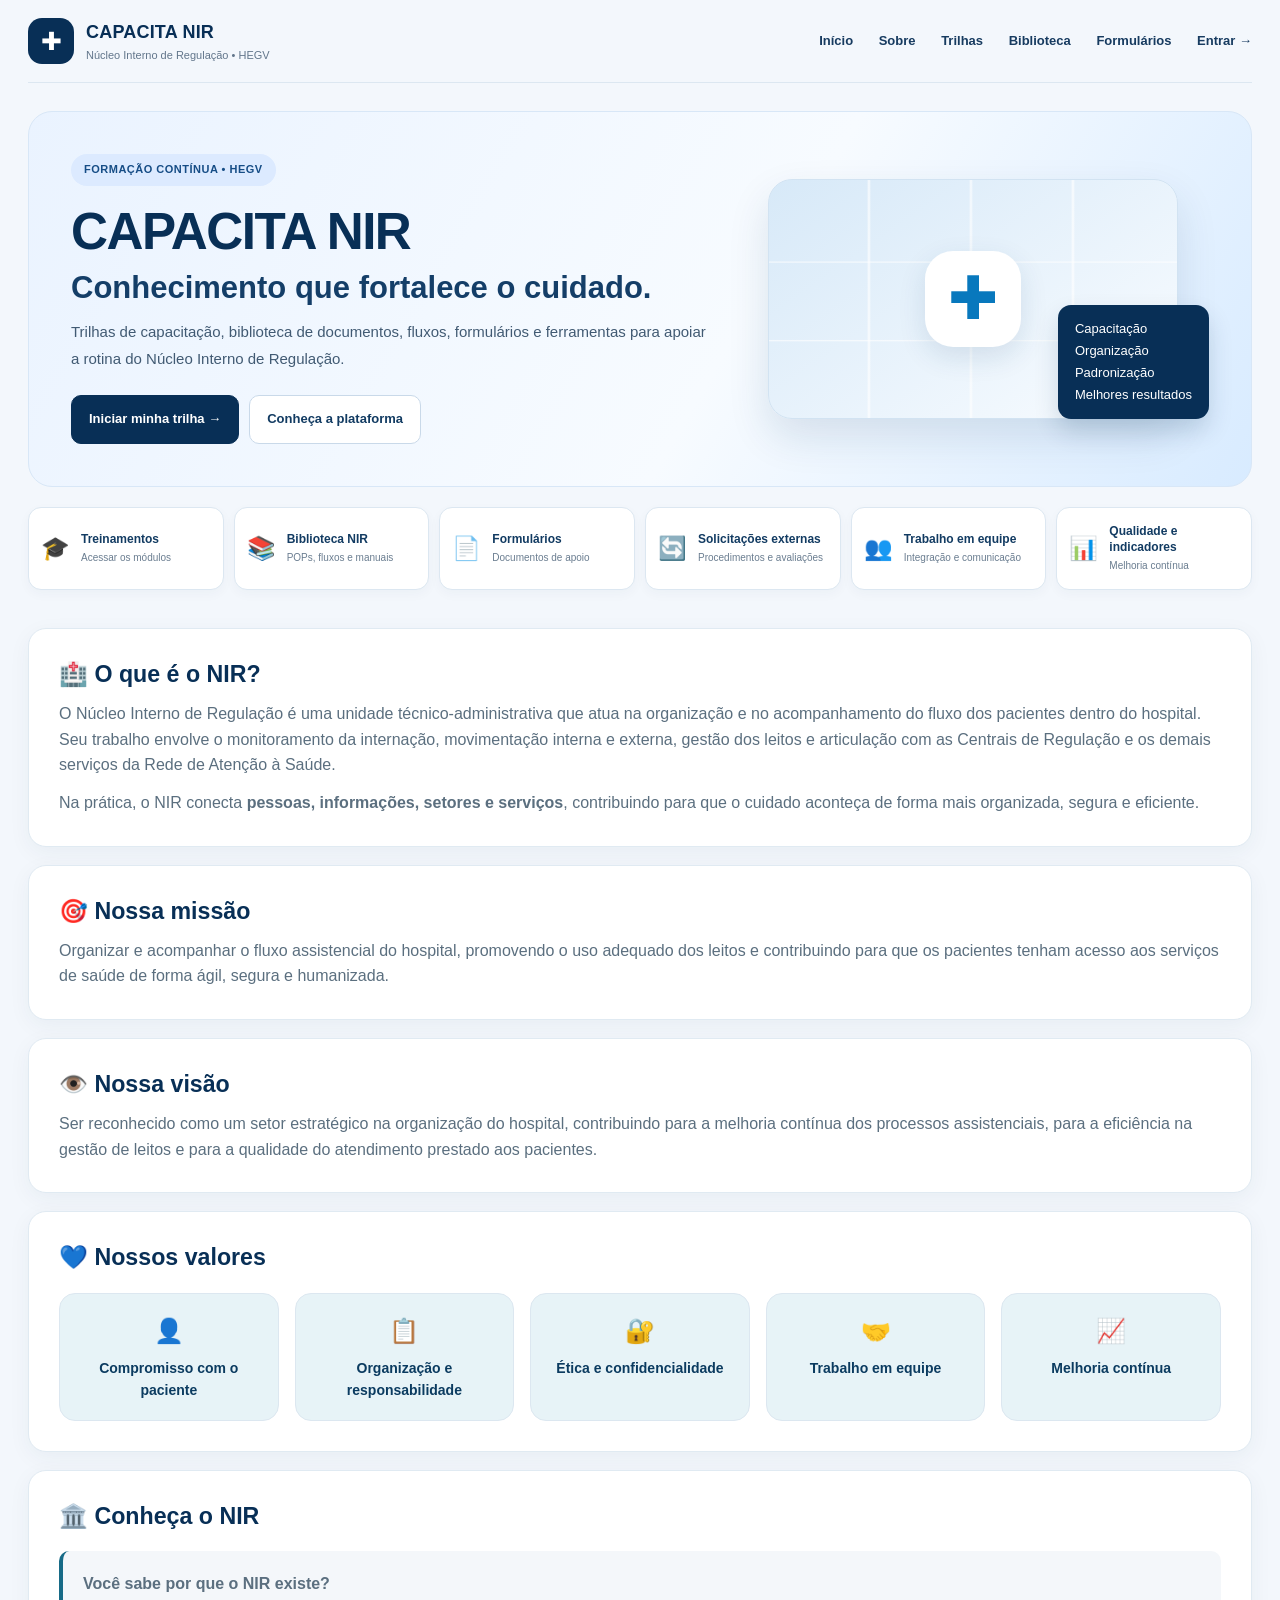
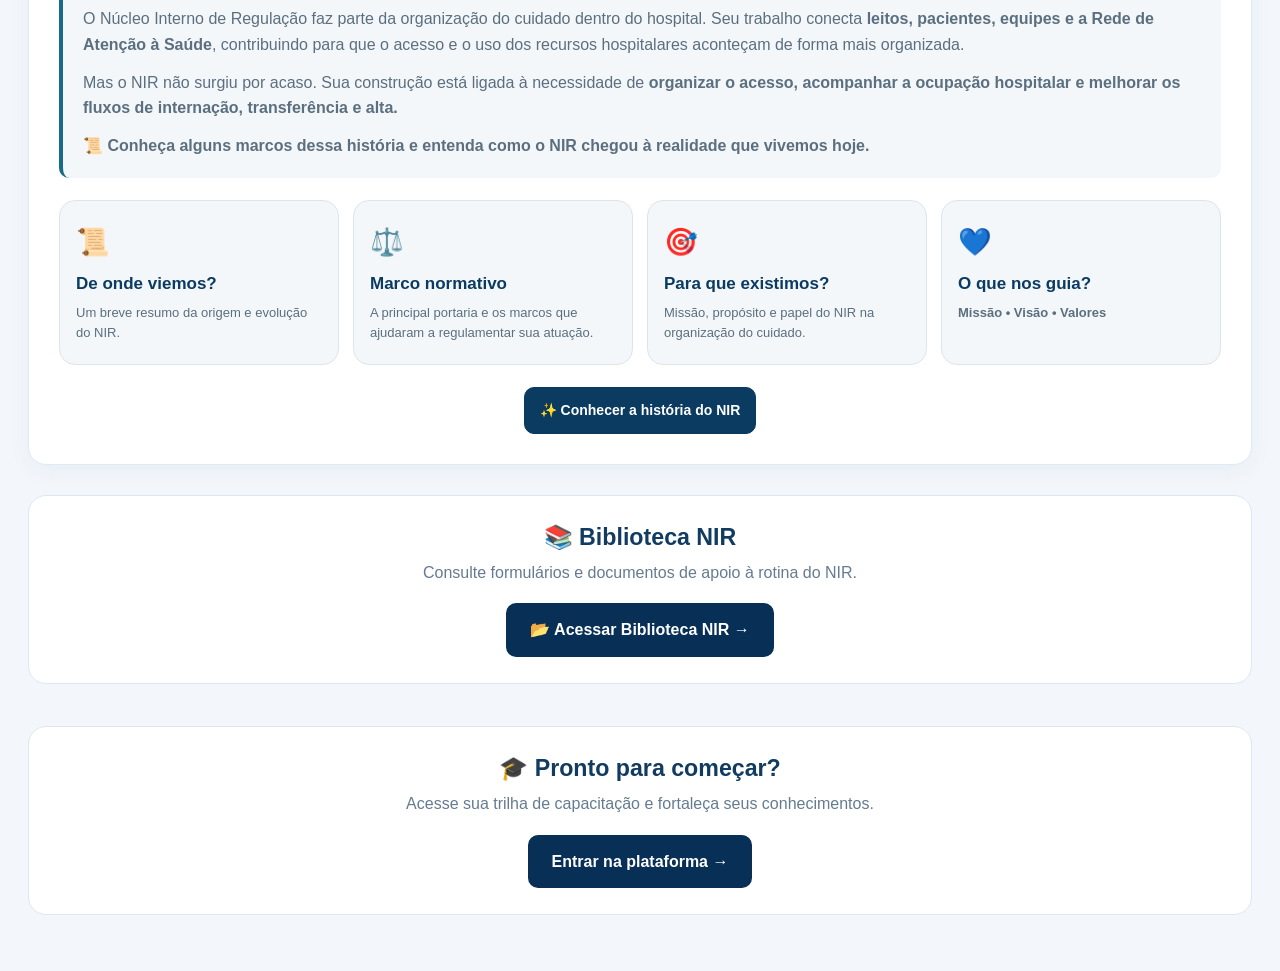
==== commit 8a67a50b: "Aplicar padrão visual global responsivo" ====
--- a/index.html
+++ b/index.html
@@ -532,6 +532,8 @@
 @media(max-width:560px){.procedure-library-grid{grid-template-columns:1fr}.procedure-card-visual{height:132px}.procedure-card-body p{min-height:0}}
 
 </style>
+
+<link rel="stylesheet" href="assets/css/padrao-global.css">
 </head>
 <!-- Google tag (gtag.js) -->
 <script async src="https://www.googletagmanager.com/gtag/js?id=G-WQT80YZHZR"></script>
@@ -1023,7 +1025,7 @@
               <div class="procedure-card-icon" aria-hidden="true">⚡</div>
               <div class="procedure-mini-flow"><span>Solicitação</span><b>›</b><span>Documentos</span><b>›</b><span>Conferência</span></div>
             </div>
-            <div class="procedure-card-body"><h3>Vaga Zero — SMS-Rio</h3><p>Materiais de apoio para a solicitação pela Plataforma SMS-Rio e conferência da documentação.</p><span class="procedure-card-tag">Regulação • SMS-Rio</span><a class="procedure-card-open" href="https://drive.google.com/drive/folders/1XRP2CwY8Xr8ZfQCf998FzaQbCenlXnQf?usp=drive_link" target="_blank" rel="noopener noreferrer">📄 Acessar página do EDA ↗</a></div>
+            <div class="procedure-card-body"><h3>Vaga Zero — SMS-Rio</h3><p>Materiais de apoio para a solicitação pela Plataforma SMS-Rio e conferência da documentação.</p><span class="procedure-card-tag">Regulação • SMS-Rio</span><a class="procedure-card-open" href="procedimentos/vaga-zero.html" target="_blank" rel="noopener noreferrer">📄 Acessar página do procedimento ↗</a></div>
           </article>
           <article class="procedure-library-card" style="--proc-accent:#c46a22;--proc-pale:#fff0df">
             <div class="procedure-card-visual">
@@ -1031,7 +1033,7 @@
               <div class="procedure-card-icon" aria-hidden="true">🩺</div>
               <div class="procedure-mini-flow"><span>Solicitação</span><b>›</b><span>Documentos</span><b>›</b><span>Encaminhamento</span></div>
             </div>
-            <div class="procedure-card-body"><h3>EDA — Endoscopia Digestiva Alta</h3><p>Fluxo HEGV → HECC, formulário específico e checklist documental para conferência pelo NIR.</p><span class="procedure-card-tag">Exames • HECC</span><a class="procedure-card-open" href="procedimentos/eda.html" target="_blank" rel="noopener noreferrer">📂 Abrir infográfico e formulários ↗</a></div>
+            <div class="procedure-card-body"><h3>EDA — Endoscopia Digestiva Alta</h3><p>Fluxo HEGV → HECC, formulário específico e checklist documental para conferência pelo NIR.</p><span class="procedure-card-tag">Exames • HECC</span><a class="procedure-card-open" href="procedimentos/eda.html">📄 Acessar página do EDA ↗</a></div>
           </article>
           <article class="procedure-library-card" style="--proc-accent:#b62d52;--proc-pale:#ffe7ee">
             <div class="procedure-card-visual">
@@ -1039,7 +1041,7 @@
               <div class="procedure-card-icon" aria-hidden="true">❤️</div>
               <div class="procedure-mini-flow"><span>História clínica</span><b>›</b><span>Exames</span><b>›</b><span>Conferência</span></div>
             </div>
-            <div class="procedure-card-body"><h3>Cateterismo Cardíaco</h3><p>Formulário de Alta Complexidade, informações complementares e formulário de Alto Custo/Especial.</p><span class="procedure-card-tag">Cardiovascular</span><a class="procedure-card-open" href="https://drive.google.com/drive/folders/1OxY-gSX8SlHMYJPqngkPkrhN3CWnOh1h?usp=drive_link" target="_blank" rel="noopener noreferrer">📂 Abrir infográfico e formulários ↗</a></div>
+            <div class="procedure-card-body"><h3>Cateterismo Cardíaco</h3><p>Formulário de Alta Complexidade, informações complementares e formulário de Alto Custo/Especial.</p><span class="procedure-card-tag">Cardiovascular</span><a class="procedure-card-open" href="procedimentos/cateterismo.html" target="_blank" rel="noopener noreferrer">📄 Acessar página do procedimento ↗</a></div>
           </article>
           <article class="procedure-library-card" style="--proc-accent:#13866c;--proc-pale:#ddf7ee">
             <div class="procedure-card-visual">
@@ -1047,7 +1049,15 @@
               <div class="procedure-card-icon" aria-hidden="true">🏥</div>
               <div class="procedure-mini-flow"><span>Relatório</span><b>›</b><span>Documentos</span><b>›</b><span>Avaliação</span></div>
             </div>
-            <div class="procedure-card-body"><h3>Avaliação INCA</h3><p>Orientações para avaliação especializada, incluindo relatório médico, exames laboratoriais e documentação pertinente.</p><span class="procedure-card-tag">Avaliação especializada</span><a class="procedure-card-open" href="https://drive.google.com/drive/folders/1eRzlNvXyLvt51ZopZo3pGdHhlXCDQkBi?usp=drive_link" target="_blank" rel="noopener noreferrer">📂 Abrir infográfico e formulários ↗</a></div>
+            <div class="procedure-card-body"><h3>Avaliação INCA</h3><p>Orientações para avaliação especializada, incluindo relatório médico, exames laboratoriais e documentação pertinente.</p><span class="procedure-card-tag">Avaliação especializada</span><a class="procedure-card-open" href="procedimentos/inca.html" target="_blank" rel="noopener noreferrer">📄 Acessar página do procedimento ↗</a></div>
+          </article>
+          <article class="procedure-library-card" style="--proc-accent:#287d9b;--proc-pale:#e2f5fa">
+            <div class="procedure-card-visual">
+              <div class="procedure-visual-copy"><span class="procedure-visual-kicker">Exame especializado</span><strong>Broncoscopia</strong></div>
+              <div class="procedure-card-icon" aria-hidden="true">🫁</div>
+              <div class="procedure-mini-flow"><span>Solicitação</span><b>›</b><span>Documentos</span><b>›</b><span>Conferência</span></div>
+            </div>
+            <div class="procedure-card-body"><h3>Broncoscopia</h3><p>Guia infográfico, formulário de Broncoscopia e formulário de Alto Custo para apoio à conferência documental.</p><span class="procedure-card-tag">Exames especializados</span><a class="procedure-card-open" href="procedimentos/broncoscopia.html" target="_blank" rel="noopener noreferrer">📄 Acessar página do procedimento ↗</a></div>
           </article>
           <article class="procedure-library-card" style="--proc-accent:#7146b9;--proc-pale:#efe7ff">
             <div class="procedure-card-visual">
@@ -1055,10 +1065,10 @@
               <div class="procedure-card-icon" aria-hidden="true">💓</div>
               <div class="procedure-mini-flow"><span>Alta complexidade</span><b>›</b><span>Complemento</span><b>›</b><span>Conferência</span></div>
             </div>
-            <div class="procedure-card-body"><h3>Procedimentos Valvares</h3><p>Formulário de Alta Complexidade, formulário complementar valvar e Alto Custo/Especial.</p><span class="procedure-card-tag">Cardiovascular</span><a class="procedure-card-open" href="https://drive.google.com/drive/folders/1pyPtWJ2y9Kvmke1zJj2Pg_AjancKghdO?usp=drive_link" target="_blank" rel="noopener noreferrer">📂 Abrir infográfico e formulários ↗</a></div>
+            <div class="procedure-card-body"><h3>Procedimentos Valvares</h3><p>Formulário de Alta Complexidade, formulário complementar valvar e Alto Custo/Especial.</p><span class="procedure-card-tag">Cardiovascular</span><a class="procedure-card-open" href="procedimentos/valvares.html" target="_blank" rel="noopener noreferrer">📄 Acessar página do procedimento ↗</a></div>
           </article>
         </div>
-        <div class="procedure-library-note"><strong>Nota:</strong> os cartões são uma prévia de navegação. Os links levam às pastas compartilhadas do Drive, onde ficam os materiais; quando tivermos os links individuais dos infográficos e formulários, poderemos separar os botões para abrir cada arquivo diretamente.</div>
+        <div class="procedure-library-note"><strong>Nota:</strong> os cartões são uma prévia de navegação. Os links levam às pastas compartilhadas do Drive, onde ficam os materiais; os materiais com links individuais estão disponíveis nas páginas específicas de cada procedimento.</div>
       </section>
 
       <section id="homeSection">
@@ -1242,7 +1252,7 @@
             <article class="procedure-card">
               <div class="procedure-card-head"><span class="procedure-icon">⚡</span><h3>Vaga Zero — SMS-Rio</h3></div>
               <p>Formulários e materiais de apoio para a solicitação pela Plataforma SMS-Rio.</p>
-              <a class="btn btn-primary" href="https://drive.google.com/drive/folders/1XRP2CwY8Xr8ZfQCf998FzaQbCenlXnQf?usp=drive_link" target="_blank" rel="noopener noreferrer">Abrir materiais ↗</a>
+              <a class="btn btn-primary" href="procedimentos/vaga-zero.html" target="_blank" rel="noopener noreferrer">Acessar página do procedimento ↗</a>
             </article>
             <article class="procedure-card">
               <div class="procedure-card-head"><span class="procedure-icon">🩺</span><h3>EDA — Endoscopia Digestiva Alta</h3></div>
@@ -1252,17 +1262,22 @@
             <article class="procedure-card">
               <div class="procedure-card-head"><span class="procedure-icon">❤️</span><h3>Cateterismo Cardíaco</h3></div>
               <p>Formulários de solicitação e informações complementares, com materiais de conferência.</p>
-              <a class="btn btn-primary" href="https://drive.google.com/drive/folders/1OxY-gSX8SlHMYJPqngkPkrhN3CWnOh1h?usp=drive_link" target="_blank" rel="noopener noreferrer">Abrir materiais ↗</a>
+              <a class="btn btn-primary" href="procedimentos/cateterismo.html" target="_blank" rel="noopener noreferrer">Acessar página do procedimento ↗</a>
             </article>
             <article class="procedure-card">
               <div class="procedure-card-head"><span class="procedure-icon">🏥</span><h3>Avaliação INCA</h3></div>
               <p>Orientações e documentos de apoio para avaliação ou transferência, conforme o caso.</p>
-              <a class="btn btn-primary" href="https://drive.google.com/drive/folders/1eRzlNvXyLvt51ZopZo3pGdHhlXCDQkBi?usp=drive_link" target="_blank" rel="noopener noreferrer">Abrir materiais ↗</a>
+              <a class="btn btn-primary" href="procedimentos/inca.html" target="_blank" rel="noopener noreferrer">Acessar página do procedimento ↗</a>
+            </article>
+            <article class="procedure-card">
+              <div class="procedure-card-head"><span class="procedure-icon">🫁</span><h3>Broncoscopia</h3></div>
+              <p>Guia infográfico e formulários específicos para solicitação do procedimento, incluindo documentação de Alto Custo.</p>
+              <a class="btn btn-primary" href="procedimentos/broncoscopia.html" target="_blank" rel="noopener noreferrer">Acessar página da Broncoscopia ↗</a>
             </article>
             <article class="procedure-card">
               <div class="procedure-card-head"><span class="procedure-icon">💓</span><h3>Procedimentos Valvares</h3></div>
               <p>Formulários gerais e complementares para os procedimentos valvares contemplados no material.</p>
-              <a class="btn btn-primary" href="https://drive.google.com/drive/folders/1pyPtWJ2y9Kvmke1zJj2Pg_AjancKghdO?usp=drive_link" target="_blank" rel="noopener noreferrer">Abrir materiais ↗</a>
+              <a class="btn btn-primary" href="procedimentos/valvares.html" target="_blank" rel="noopener noreferrer">Acessar página do procedimento ↗</a>
             </article>
           </div>
           <div class="procedure-note"><strong>Importante:</strong> confira a versão vigente dos documentos e siga o fluxo institucional. Não utilize arquivos preenchidos com dados reais de pacientes como modelos de compartilhamento.</div>
--- a/assets/css/padrao-global.css
+++ b/assets/css/padrao-global.css
@@ -0,0 +1,49 @@
+/* CAPACITA NIR — padrão visual global */
+:root{
+  --nir-navy:#0b3155;--nir-blue:#1269a7;--nir-teal:#0b847b;
+  --nir-ink:#18344c;--nir-muted:#61758a;--nir-line:#dce7f0;
+  --nir-bg:#f3f7fb;--nir-radius:16px;--nir-gap:16px;
+}
+html{scroll-behavior:smooth}
+body{font-family:Arial,Helvetica,sans-serif;line-height:1.6}
+main{width:min(100% - 36px,1100px);margin-left:auto;margin-right:auto}
+h1{font-size:clamp(1.8rem,4vw,2.65rem);line-height:1.18}
+h2{font-size:clamp(1.2rem,2.5vw,1.45rem);line-height:1.3}
+h3{font-size:1rem;line-height:1.35}
+p,li{font-size:1rem}
+.panel,.card,.action,.step,.info-card,.value-card,.procedure-card{
+  border-radius:var(--nir-radius);border-color:var(--nir-line);
+}
+.panel{padding:22px;margin-block:18px}
+.grid,.steps,.actions,.info-grid,.values-grid{
+  align-items:stretch;gap:var(--nir-gap)
+}
+.grid>.action,.grid>.card,.steps>.step,.info-grid>.info-card,
+.values-grid>.value-card,.actions>.action{
+  height:100%;min-width:0
+}
+.action,.card{padding:18px}
+.btn,button,.intro-button,.intro-login-button,.login-button{
+  min-height:44px;border-radius:10px;font-weight:700
+}
+img:not(.brand img):not(.logo){
+  max-width:100%;height:auto;object-fit:contain
+}
+.preview,iframe{
+  display:block;width:100%;max-width:100%;border:1px solid var(--nir-line);
+  border-radius:12px;background:#fff
+}
+footer{line-height:1.5}
+@media(max-width:700px){
+  main{width:calc(100% - 28px);padding-left:0;padding-right:0}
+  .panel{padding:17px;margin-block:14px}
+  .grid,.steps,.info-grid,.values-grid{grid-template-columns:1fr}
+  .actions{grid-template-columns:1fr}
+  .action,.card{padding:15px}
+  p,li{font-size:.96rem}
+  .preview,iframe{min-height:320px}
+}
+@media(min-width:701px) and (max-width:980px){
+  .grid,.steps,.info-grid{grid-template-columns:repeat(2,minmax(0,1fr))}
+  main{width:calc(100% - 40px)}
+}
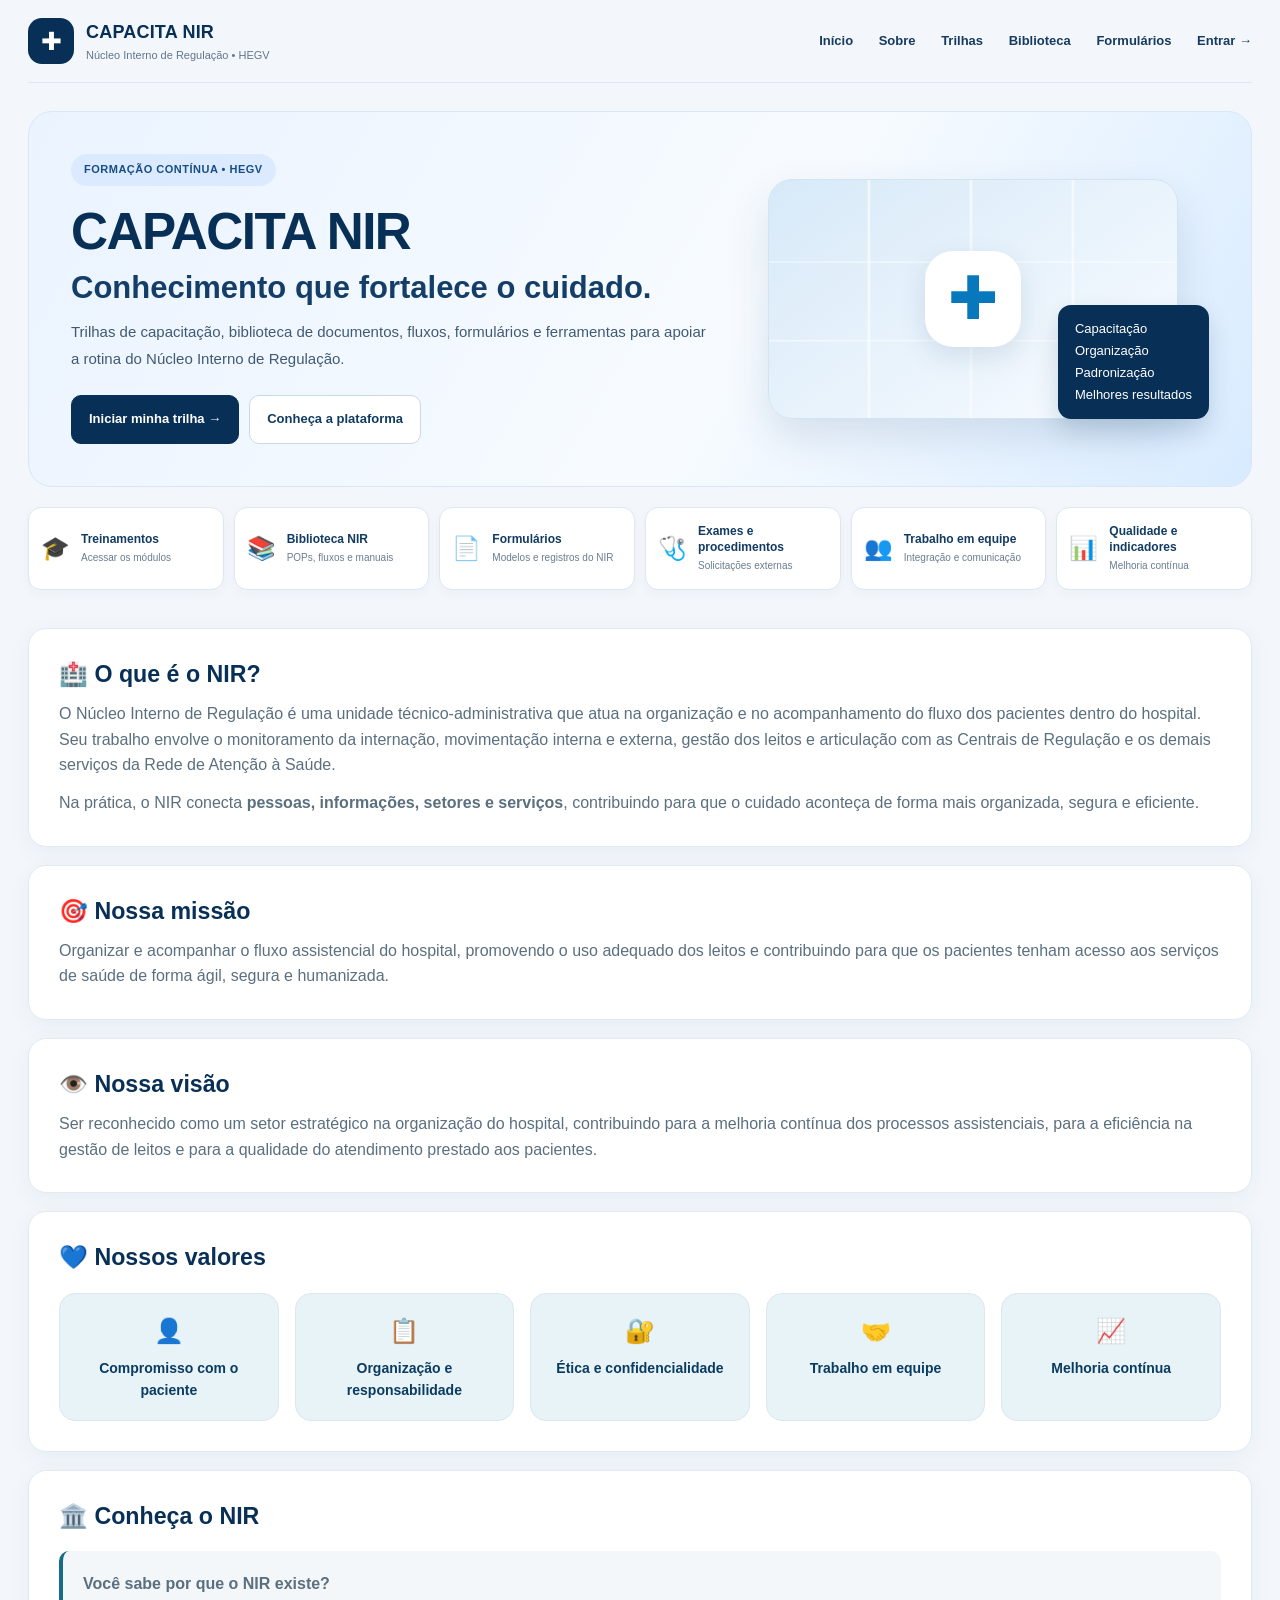
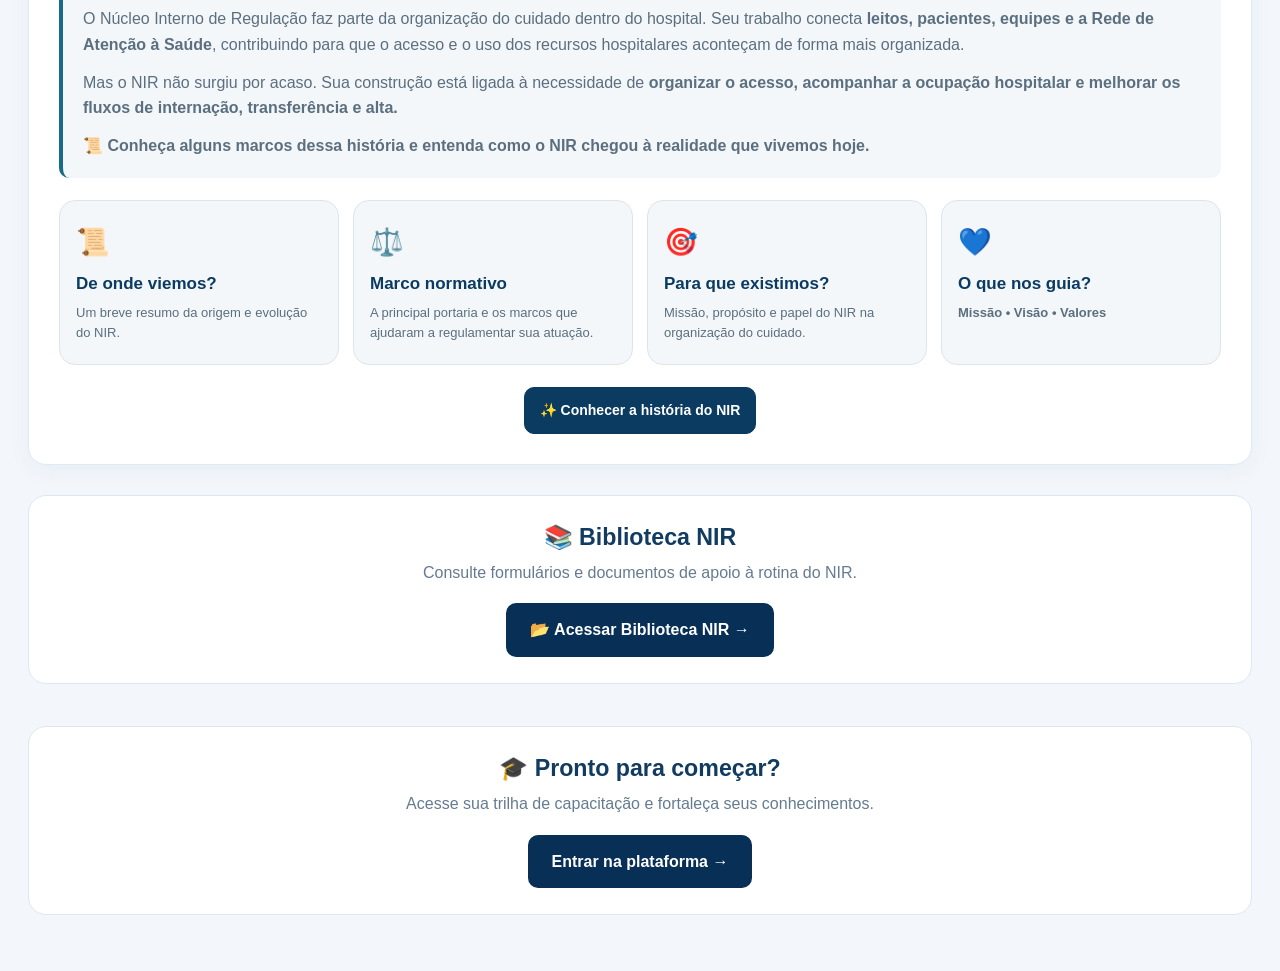
==== commit 5121b39c: "Separa atalhos de biblioteca, formulários e exames" ====
--- a/index.html
+++ b/index.html
@@ -562,8 +562,8 @@
         <a href="#" onclick="window.scrollTo({top:0,behavior:'smooth'});return false">Início</a>
         <a href="#aboutNir">Sobre</a>
         <a href="#" onclick="showLogin();return false">Trilhas</a>
-        <a href="#" onclick="openLibrary();return false">Biblioteca</a>
-        <a href="#" onclick="openLibrary();return false">Formulários</a>
+        <a href="./biblioteca/">Biblioteca</a>
+        <a href="./formularios/">Formulários</a>
         <a href="#" onclick="showLogin();return false">Entrar →</a>
       </div>
     </nav>
@@ -587,9 +587,9 @@
 
     <div class="landing-shortcuts" aria-label="Acessos rápidos">
       <a class="landing-shortcut" href="#" onclick="showLogin();return false"><span>🎓</span><div><strong>Treinamentos</strong><small>Acessar os módulos</small></div></a>
-      <a class="landing-shortcut" href="#" onclick="openLibrary();return false"><span>📚</span><div><strong>Biblioteca NIR</strong><small>POPs, fluxos e manuais</small></div></a>
-      <a class="landing-shortcut" href="#" onclick="openLibrary();return false"><span>📄</span><div><strong>Formulários</strong><small>Documentos de apoio</small></div></a>
-      <a class="landing-shortcut" href="#aboutNir"><span>🔄</span><div><strong>Solicitações externas</strong><small>Procedimentos e avaliações</small></div></a>
+      <a class="landing-shortcut" href="./biblioteca/"><span>📚</span><div><strong>Biblioteca NIR</strong><small>POPs, fluxos e manuais</small></div></a>
+      <a class="landing-shortcut" href="./formularios/"><span>📄</span><div><strong>Formulários</strong><small>Modelos e registros do NIR</small></div></a>
+      <a class="landing-shortcut" href="./exames/"><span>🩺</span><div><strong>Exames e procedimentos</strong><small>Solicitações externas</small></div></a>
       <a class="landing-shortcut" href="#aboutNir"><span>👥</span><div><strong>Trabalho em equipe</strong><small>Integração e comunicação</small></div></a>
       <a class="landing-shortcut" href="#aboutNir"><span>📊</span><div><strong>Qualidade e indicadores</strong><small>Melhoria contínua</small></div></a>
     </div>
@@ -829,19 +829,127 @@
   </header>
 
   <main class="history-content">
+    <div class="history-content-card library-welcome">
+      <span class="library-kicker">CENTRO DE DOCUMENTAÇÃO E PADRONIZAÇÃO</span>
+      <h2>📚 Biblioteca NIR</h2>
+      <p>Consulte procedimentos, fluxos e orientações para apoiar as atividades diárias do Núcleo Interno de Regulação. Os documentos serão organizados por categoria para facilitar a busca e manter a padronização das rotinas.</p>
+      <div class="library-category-grid" aria-label="Categorias da Biblioteca NIR">
+        <a class="library-category-card" href="#library-pops"><span class="library-category-icon">📋</span><strong>POPs</strong><small>Procedimentos operacionais padrão</small><span class="library-category-link">Consultar coleção →</span></a>
+        <a class="library-category-card" href="#library-fluxos"><span class="library-category-icon">🔀</span><strong>Fluxogramas</strong><small>Etapas e caminhos dos processos</small><span class="library-category-link">Consultar coleção →</span></a>
+        <a class="library-category-card" href="#library-manuais"><span class="library-category-icon">📘</span><strong>Manuais</strong><small>Orientações completas de trabalho</small><span class="library-category-link">Consultar coleção →</span></a>
+        <a class="library-category-card" href="#library-protocolos"><span class="library-category-icon">🛡️</span><strong>Protocolos e diretrizes</strong><small>Critérios e orientações institucionais</small><span class="library-category-link">Consultar coleção →</span></a>
+        <a class="library-category-card" href="#library-checklists"><span class="library-category-icon">☑️</span><strong>Checklists e rotinas</strong><small>Conferências e atividades diárias</small><span class="library-category-link">Consultar coleção →</span></a>
+        <a class="library-category-card" href="#library-legislacao"><span class="library-category-icon">⚖️</span><strong>Legislação e referências</strong><small>Normas e materiais de consulta</small><span class="library-category-link">Consultar coleção →</span></a>
+      </div>
+    </div>
+
+    <div class="library-collection" id="library-pops">
+      <div class="library-collection-heading"><span>📋</span><div><h2>POPs — Procedimentos Operacionais Padrão</h2><p>Documentos que descrevem como executar as atividades de forma padronizada.</p></div></div>
+      <div class="library-document-list">
+        <div><strong>POP — Gestão de leitos</strong><small>Em elaboração</small></div>
+        <div><strong>POP — Admissão e internação hospitalar</strong><small>Em elaboração</small></div>
+        <div><strong>POP — Transferência interna e externa</strong><small>Em elaboração</small></div>
+        <div><strong>POP — Alta hospitalar e óbito</strong><small>Em elaboração</small></div>
+        <div><strong>POP — Solicitação de Vaga Zero</strong><small>Em elaboração</small></div>
+        <div><strong>POP — Passagem de plantão</strong><small>Em elaboração</small></div>
+      </div>
+    </div>
+
+    <div class="library-collection" id="library-fluxos">
+      <div class="library-collection-heading"><span>🔀</span><div><h2>Fluxogramas</h2><p>Representações visuais para facilitar a compreensão dos processos do NIR.</p></div></div>
+      <div class="library-document-list">
+        <div><strong>Fluxo geral de funcionamento do NIR</strong><small>Em elaboração</small></div>
+        <div><strong>Fluxo de internação e gestão de leitos</strong><small>Em elaboração</small></div>
+        <div><strong>Fluxo de alta hospitalar</strong><small>Em elaboração</small></div>
+        <div><strong>Fluxo de transferência externa e Vaga Zero</strong><small>Em elaboração</small></div>
+        <div><strong>Fluxo de solicitação de exames externos</strong><small>Em elaboração</small></div>
+      </div>
+    </div>
+
+    <div class="library-collection" id="library-manuais">
+      <div class="library-collection-heading"><span>📘</span><div><h2>Manuais operacionais</h2><p>Materiais de consulta para integração, capacitação e execução das rotinas.</p></div></div>
+      <div class="library-document-list">
+        <div><strong>Manual de integração do funcionário</strong><small>Em elaboração</small></div>
+        <div><strong>Manual de rotinas administrativas do NIR</strong><small>Em elaboração</small></div>
+        <div><strong>Manual de gestão de leitos</strong><small>Em elaboração</small></div>
+        <div><strong>Manual dos sistemas de regulação</strong><small>Em elaboração</small></div>
+      </div>
+    </div>
+
+    <div class="library-collection" id="library-protocolos">
+      <div class="library-collection-heading"><span>🛡️</span><div><h2>Protocolos e diretrizes</h2><p>Critérios e orientações que apoiam a tomada de decisão e a organização dos fluxos.</p></div></div>
+      <div class="library-document-list">
+        <div><strong>Orientações para transporte inter-hospitalar</strong><small>Em elaboração</small></div>
+        <div><strong>Critérios documentais para transferências</strong><small>Em elaboração</small></div>
+        <div><strong>Orientações para alta referenciada</strong><small>Em elaboração</small></div>
+      </div>
+    </div>
+
+    <div class="library-collection" id="library-checklists">
+      <div class="library-collection-heading"><span>☑️</span><div><h2>Checklists e rotinas</h2><p>Instrumentos práticos para conferência, acompanhamento e continuidade do trabalho.</p></div></div>
+      <div class="library-document-list">
+        <div><strong>Checklist de abertura e fechamento do plantão</strong><small>Em elaboração</small></div>
+        <div><strong>Checklist de internações e movimentações</strong><small>Em elaboração</small></div>
+        <div><strong>Checklist de transferências pendentes</strong><small>Em elaboração</small></div>
+        <div><strong>Checklist de documentação para exames externos</strong><small>Em elaboração</small></div>
+      </div>
+    </div>
+
+    <div class="library-collection" id="library-legislacao">
+      <div class="library-collection-heading"><span>⚖️</span><div><h2>Legislação e referências</h2><p>Normativas e materiais de referência relacionados à regulação e à atenção hospitalar.</p></div></div>
+      <div class="library-document-list">
+        <div><strong>Política Nacional de Regulação do SUS</strong><small>Referência para inclusão</small></div>
+        <div><strong>Normativas da atenção hospitalar</strong><small>Referências para inclusão</small></div>
+        <div><strong>Normas e orientações institucionais do HEGV</strong><small>Conforme disponibilização oficial</small></div>
+      </div>
+    </div>
+
     <div class="history-content-card">
       <h2>🔄 Solicitações Externas</h2>
-      <p>Acesse os formulários utilizados nas solicitações de procedimentos, exames e outras demandas externas do NIR.</p>
-      <div style="text-align:center;margin-top:22px">
-        <a class="btn btn-primary" href="https://drive.google.com/drive/folders/1b7rHPDDy81Ms2qcEQ0YRPQNH-QTcQEIM?usp=sharing" target="_blank" rel="noopener noreferrer">
-          📂 Abrir pasta de Solicitações Externas
-        </a>
-      </div>
-    </div>
-
-    <div class="history-content-card"><h2>📋 POPs</h2><p>Procedimentos Operacionais e materiais padronizados.</p></div>
-    <div class="history-content-card"><h2>🔄 Fluxos</h2><p>Fluxos e orientações para facilitar a rotina do NIR.</p></div>
-    <div class="history-content-card"><h2>📑 Documentos e Normas</h2><p>Documentos de referência e materiais institucionais.</p></div>
+      <p>Escolha o procedimento para abrir sua página de referência, consultar o infográfico, acessar os formulários e utilizar o checklist de conferência.</p>
+      <div class="procedure-shortcuts">
+        <a href="procedimentos/vaga-zero.html"><span>⚡</span><strong>Vaga Zero — SMS-Rio</strong><small>Formulários, fluxo e checklist</small></a>
+        <a href="procedimentos/eda.html"><span>🩺</span><strong>EDA</strong><small>Endoscopia Digestiva Alta</small></a>
+        <a href="procedimentos/cateterismo.html"><span>❤️</span><strong>Cateterismo Cardíaco</strong><small>Formulários e conferência</small></a>
+        <a href="procedimentos/inca.html"><span>🏥</span><strong>Avaliação INCA</strong><small>Documentação e orientações</small></a>
+        <a href="procedimentos/broncoscopia.html"><span>🫁</span><strong>Broncoscopia</strong><small>Guia, etapas e checklist</small></a>
+        <a href="procedimentos/valvares.html"><span>💓</span><strong>Procedimentos Valvares</strong><small>Formulários e checklist</small></a>
+      </div>
+      <div style="text-align:center;margin-top:18px">
+        <a class="btn btn-primary" href="https://drive.google.com/drive/folders/1b7rHPDDy81Ms2qcEQ0YRPQNH-QTcQEIM?usp=sharing" target="_blank" rel="noopener noreferrer">📂 Abrir pasta completa no Google Drive</a>
+      </div>
+    </div>
+    <style>
+      .procedure-shortcuts{display:grid;grid-template-columns:repeat(2,minmax(0,1fr));gap:12px;margin-top:18px}
+      .procedure-shortcuts a{display:grid;grid-template-columns:42px 1fr;column-gap:10px;align-items:center;text-decoration:none;text-align:left;padding:14px;border:1px solid #dce7f0;border-radius:12px;background:#f8fbfd;color:#18344c;transition:.18s}
+      .procedure-shortcuts a:hover{border-color:#1269a7;transform:translateY(-2px);box-shadow:0 6px 16px #173b570d}
+      .procedure-shortcuts a span{grid-row:span 2;font-size:26px}
+      .procedure-shortcuts a strong{font-size:14px}
+      .procedure-shortcuts a small{font-size:12px;color:#61758a}
+      @media(max-width:600px){.procedure-shortcuts{grid-template-columns:1fr}}
+    </style>
+    <style>
+      .library-welcome{background:linear-gradient(135deg,#f5f9ff,#fff);border-color:#dce8f4}
+      .library-kicker{display:inline-block;color:#176b87;font-size:10px;font-weight:800;letter-spacing:1px;margin-bottom:8px}
+      .library-category-grid{display:grid;grid-template-columns:repeat(3,minmax(0,1fr));gap:14px;margin-top:22px}
+      .library-category-card{display:flex;min-height:155px;flex-direction:column;align-items:flex-start;gap:7px;padding:19px;text-decoration:none;color:#173b60;background:#fff;border:1px solid #dce7f1;border-radius:15px;box-shadow:0 5px 16px rgba(8,47,86,.045);transition:transform .18s ease,border-color .18s ease,box-shadow .18s ease}
+      .library-category-card:hover{transform:translateY(-3px);border-color:#9fc2d8;box-shadow:0 10px 24px rgba(8,47,86,.09)}
+      .library-category-icon{font-size:27px}
+      .library-category-card strong{font-size:15px;color:#082f56}
+      .library-category-card small{font-size:12px;color:#60758a;line-height:1.45}
+      .library-category-link{margin-top:auto;padding-top:5px;color:#176b87;font-size:11px;font-weight:800}
+      .library-collection{scroll-margin-top:22px;background:#fff;border:1px solid #dce7f1;border-radius:17px;padding:22px;margin:18px 0;box-shadow:0 5px 18px rgba(8,47,86,.04)}
+      .library-collection-heading{display:flex;align-items:flex-start;gap:13px;margin-bottom:15px}
+      .library-collection-heading>span{font-size:27px}
+      .library-collection-heading h2{margin:0 0 4px;color:#082f56;font-size:19px}
+      .library-collection-heading p{margin:0;color:#60758a;font-size:13px}
+      .library-document-list{display:grid;grid-template-columns:repeat(2,minmax(0,1fr));gap:9px}
+      .library-document-list>div{display:flex;justify-content:space-between;align-items:center;gap:10px;padding:12px 13px;border:1px solid #e2ebf2;border-radius:10px;background:#f9fbfd}
+      .library-document-list strong{font-size:12px;color:#24445f}
+      .library-document-list small{flex:0 0 auto;color:#8a6a20;background:#fff5d9;border-radius:20px;padding:4px 7px;font-size:9px;font-weight:700}
+      @media(max-width:760px){.library-category-grid{grid-template-columns:repeat(2,minmax(0,1fr))}.library-document-list{grid-template-columns:1fr}}
+      @media(max-width:420px){.library-category-grid{grid-template-columns:1fr}.library-category-card{min-height:130px}}
+    </style>
 
     <div class="material-box">
       <h3>🔐 Atenção</h3>
@@ -981,11 +1089,11 @@
         <a class="portal-quick-card" href="#courseGrid">
           <span class="portal-quick-icon" aria-hidden="true">⚡</span><strong>Vaga Zero</strong><small>Treinamento e material de apoio</small>
         </a>
-        <a class="portal-quick-card" href="#librarySection">
-          <span class="portal-quick-icon" aria-hidden="true">▤</span><strong>Formulários</strong><small>Solicitações externas</small>
+        <a class="portal-quick-card" href="./formularios/">
+          <span class="portal-quick-icon" aria-hidden="true">▤</span><strong>Formulários</strong><small>Modelos e registros do NIR</small>
         </a>
-        <a class="portal-quick-card" href="#librarySection">
-          <span class="portal-quick-icon" aria-hidden="true">✓</span><strong>POPs e fluxos</strong><small>Procedimentos e orientações</small>
+        <a class="portal-quick-card" href="./biblioteca/">
+          <span class="portal-quick-icon" aria-hidden="true">✓</span><strong>POPs e fluxos</strong><small>Biblioteca NIR</small>
         </a>
         <a class="portal-quick-card" href="#courseGrid">
           <span class="portal-quick-icon" aria-hidden="true">▣</span><strong>Plataforma SMS-Rio</strong><small>Treinamento e guia rápido</small>
@@ -1016,59 +1124,9 @@
     </section>
 
     <section class="procedure-library-section" id="procedureCardsSection" aria-labelledby="procedureCardsTitle">
-        <h2 class="section-title" id="procedureCardsTitle">📋 Procedimentos e formulários</h2>
-        <p class="procedure-library-intro">Cada cartão reúne uma prévia visual do procedimento e acesso aos materiais de apoio. Abra a pasta correspondente para consultar o infográfico e os formulários disponíveis.</p>
-        <div class="procedure-library-grid">
-          <article class="procedure-library-card" style="--proc-accent:#0878bd;--proc-pale:#e4f2ff">
-            <div class="procedure-card-visual">
-              <div class="procedure-visual-copy"><span class="procedure-visual-kicker">Fluxo operacional</span><strong>Vaga Zero</strong></div>
-              <div class="procedure-card-icon" aria-hidden="true">⚡</div>
-              <div class="procedure-mini-flow"><span>Solicitação</span><b>›</b><span>Documentos</span><b>›</b><span>Conferência</span></div>
-            </div>
-            <div class="procedure-card-body"><h3>Vaga Zero — SMS-Rio</h3><p>Materiais de apoio para a solicitação pela Plataforma SMS-Rio e conferência da documentação.</p><span class="procedure-card-tag">Regulação • SMS-Rio</span><a class="procedure-card-open" href="procedimentos/vaga-zero.html" target="_blank" rel="noopener noreferrer">📄 Acessar página do procedimento ↗</a></div>
-          </article>
-          <article class="procedure-library-card" style="--proc-accent:#c46a22;--proc-pale:#fff0df">
-            <div class="procedure-card-visual">
-              <div class="procedure-visual-copy"><span class="procedure-visual-kicker">Guia de solicitação</span><strong>EDA</strong></div>
-              <div class="procedure-card-icon" aria-hidden="true">🩺</div>
-              <div class="procedure-mini-flow"><span>Solicitação</span><b>›</b><span>Documentos</span><b>›</b><span>Encaminhamento</span></div>
-            </div>
-            <div class="procedure-card-body"><h3>EDA — Endoscopia Digestiva Alta</h3><p>Fluxo HEGV → HECC, formulário específico e checklist documental para conferência pelo NIR.</p><span class="procedure-card-tag">Exames • HECC</span><a class="procedure-card-open" href="procedimentos/eda.html">📄 Acessar página do EDA ↗</a></div>
-          </article>
-          <article class="procedure-library-card" style="--proc-accent:#b62d52;--proc-pale:#ffe7ee">
-            <div class="procedure-card-visual">
-              <div class="procedure-visual-copy"><span class="procedure-visual-kicker">Alta complexidade</span><strong>Cateterismo</strong></div>
-              <div class="procedure-card-icon" aria-hidden="true">❤️</div>
-              <div class="procedure-mini-flow"><span>História clínica</span><b>›</b><span>Exames</span><b>›</b><span>Conferência</span></div>
-            </div>
-            <div class="procedure-card-body"><h3>Cateterismo Cardíaco</h3><p>Formulário de Alta Complexidade, informações complementares e formulário de Alto Custo/Especial.</p><span class="procedure-card-tag">Cardiovascular</span><a class="procedure-card-open" href="procedimentos/cateterismo.html" target="_blank" rel="noopener noreferrer">📄 Acessar página do procedimento ↗</a></div>
-          </article>
-          <article class="procedure-library-card" style="--proc-accent:#13866c;--proc-pale:#ddf7ee">
-            <div class="procedure-card-visual">
-              <div class="procedure-visual-copy"><span class="procedure-visual-kicker">Avaliação especializada</span><strong>INCA</strong></div>
-              <div class="procedure-card-icon" aria-hidden="true">🏥</div>
-              <div class="procedure-mini-flow"><span>Relatório</span><b>›</b><span>Documentos</span><b>›</b><span>Avaliação</span></div>
-            </div>
-            <div class="procedure-card-body"><h3>Avaliação INCA</h3><p>Orientações para avaliação especializada, incluindo relatório médico, exames laboratoriais e documentação pertinente.</p><span class="procedure-card-tag">Avaliação especializada</span><a class="procedure-card-open" href="procedimentos/inca.html" target="_blank" rel="noopener noreferrer">📄 Acessar página do procedimento ↗</a></div>
-          </article>
-          <article class="procedure-library-card" style="--proc-accent:#287d9b;--proc-pale:#e2f5fa">
-            <div class="procedure-card-visual">
-              <div class="procedure-visual-copy"><span class="procedure-visual-kicker">Exame especializado</span><strong>Broncoscopia</strong></div>
-              <div class="procedure-card-icon" aria-hidden="true">🫁</div>
-              <div class="procedure-mini-flow"><span>Solicitação</span><b>›</b><span>Documentos</span><b>›</b><span>Conferência</span></div>
-            </div>
-            <div class="procedure-card-body"><h3>Broncoscopia</h3><p>Guia infográfico, formulário de Broncoscopia e formulário de Alto Custo para apoio à conferência documental.</p><span class="procedure-card-tag">Exames especializados</span><a class="procedure-card-open" href="procedimentos/broncoscopia.html" target="_blank" rel="noopener noreferrer">📄 Acessar página do procedimento ↗</a></div>
-          </article>
-          <article class="procedure-library-card" style="--proc-accent:#7146b9;--proc-pale:#efe7ff">
-            <div class="procedure-card-visual">
-              <div class="procedure-visual-copy"><span class="procedure-visual-kicker">Procedimentos cardíacos</span><strong>Valvares</strong></div>
-              <div class="procedure-card-icon" aria-hidden="true">💓</div>
-              <div class="procedure-mini-flow"><span>Alta complexidade</span><b>›</b><span>Complemento</span><b>›</b><span>Conferência</span></div>
-            </div>
-            <div class="procedure-card-body"><h3>Procedimentos Valvares</h3><p>Formulário de Alta Complexidade, formulário complementar valvar e Alto Custo/Especial.</p><span class="procedure-card-tag">Cardiovascular</span><a class="procedure-card-open" href="procedimentos/valvares.html" target="_blank" rel="noopener noreferrer">📄 Acessar página do procedimento ↗</a></div>
-          </article>
-        </div>
-        <div class="procedure-library-note"><strong>Nota:</strong> os cartões são uma prévia de navegação. Os links levam às pastas compartilhadas do Drive, onde ficam os materiais; os materiais com links individuais estão disponíveis nas páginas específicas de cada procedimento.</div>
+        <h2 class="section-title" id="procedureCardsTitle">🩺 Exames e procedimentos externos</h2>
+        <p class="procedure-library-intro">Os fluxos, infográficos, formulários específicos e checklists estão organizados na área própria de cada procedimento.</p>
+        <a class="btn btn-primary" href="./exames/">Acessar central de exames e procedimentos →</a>
       </section>
 
       <section id="homeSection">
@@ -1226,19 +1284,12 @@
       </section>
 
       <section class="library" id="librarySection">
-        <h2 class="section-title">📚 Biblioteca NIR</h2>
-        <p style="color:var(--muted);margin-top:-8px;margin-bottom:20px">
-          Documentos e formulários para apoiar sua rotina no NIR.
-        </p>
+        <h2 class="section-title">📚 Acesso aos documentos do NIR</h2>
+        <p style="color:var(--muted);margin-top:-8px;margin-bottom:20px">Cada coleção tem seu espaço próprio para evitar duplicidade e facilitar a consulta.</p>
         <div class="library-grid">
-          <div class="library-item">
-            <strong>🔄 Solicitações Externas</strong>
-            <p>Formulários utilizados nas solicitações de procedimentos, exames e transferências externas.</p>
-            <button class="btn btn-primary" style="margin-top:8px" onclick="openExternalRequests()">📂 Acessar formulários</button>
-          </div>
-          <div class="library-item"><strong>📄 POPs</strong><p>Procedimentos Operacionais e materiais padronizados.</p></div>
-          <div class="library-item"><strong>🔄 Fluxos</strong><p>Fluxos e orientações para facilitar a rotina do NIR.</p></div>
-          <div class="library-item"><strong>📊 Indicadores</strong><p>Materiais relacionados ao acompanhamento dos processos.</p></div>
+          <div class="library-item"><strong>📚 Biblioteca NIR</strong><p>POPs, fluxogramas, manuais, protocolos e checklists.</p><a class="btn btn-primary" style="margin-top:8px" href="./biblioteca/">Acessar biblioteca</a></div>
+          <div class="library-item"><strong>📄 Formulários</strong><p>Modelos em branco e registros administrativos do NIR.</p><a class="btn btn-primary" style="margin-top:8px" href="./formularios/">Acessar formulários</a></div>
+          <div class="library-item"><strong>🩺 Exames e procedimentos</strong><p>Solicitações externas e documentos específicos de cada procedimento.</p><a class="btn btn-primary" style="margin-top:8px" href="./exames/">Acessar exames</a></div>
         </div>
       </section>
 
@@ -1507,14 +1558,7 @@
   window.scrollTo(0,0);
 }
 
-function openLibrary(){
-  introScreen.style.display="none";
-  historyPage.style.display="none";
-  libraryPage.style.display="block";
-  loginScreen.style.display="none";
-  app.style.display="none";
-  window.scrollTo(0,0);
-}
+function openLibrary(){ window.location.href="./biblioteca/"; }
 
 function showLogin(){
   introScreen.style.display="none";
@@ -1684,11 +1728,7 @@
   window.scrollTo(0,0);
 }
 
-function openExternalRequests(){
-  document.getElementById("homeSection").style.display="none";
-  document.getElementById("externalRequestsSection").style.display="block";
-  window.scrollTo(0,0);
-}
+function openExternalRequests(){ window.location.href="./exames/"; }
 function closeExternalRequests(){
   document.getElementById("externalRequestsSection").style.display="none";
   document.getElementById("homeSection").style.display="block";
